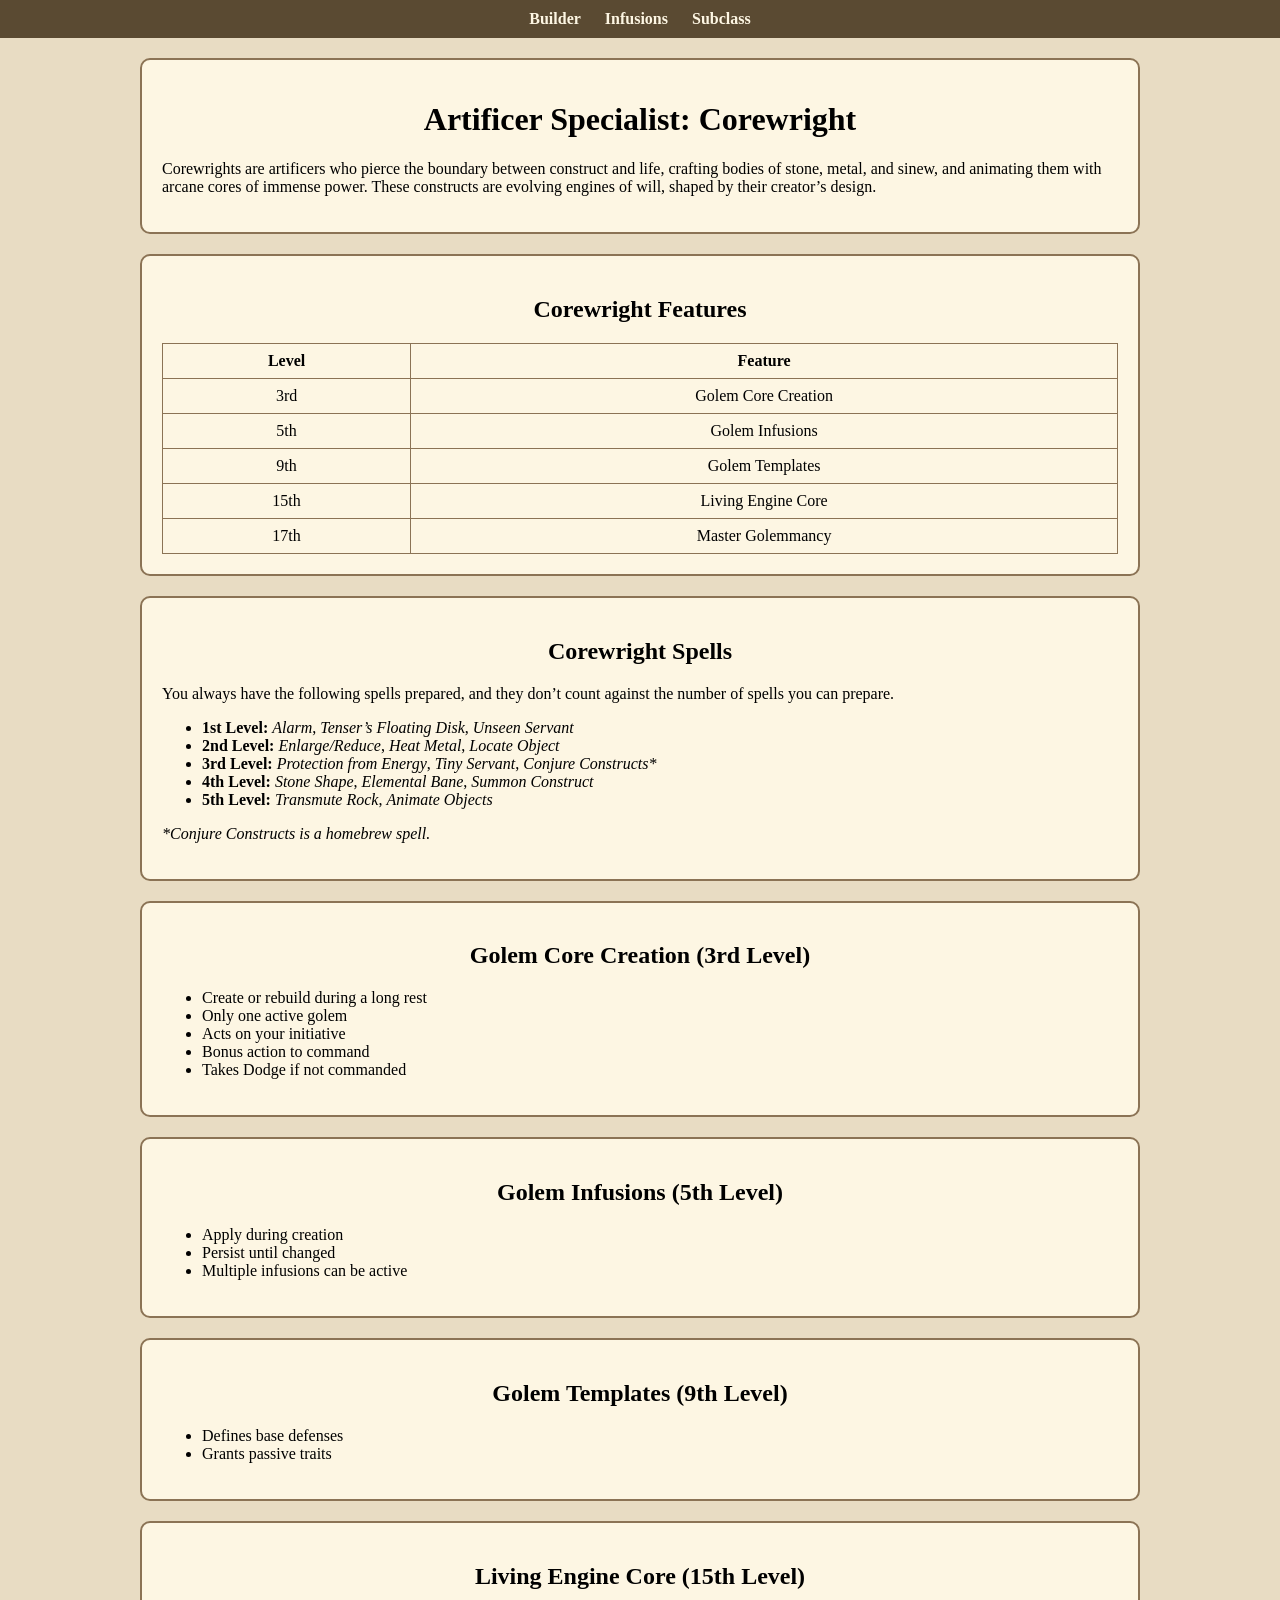
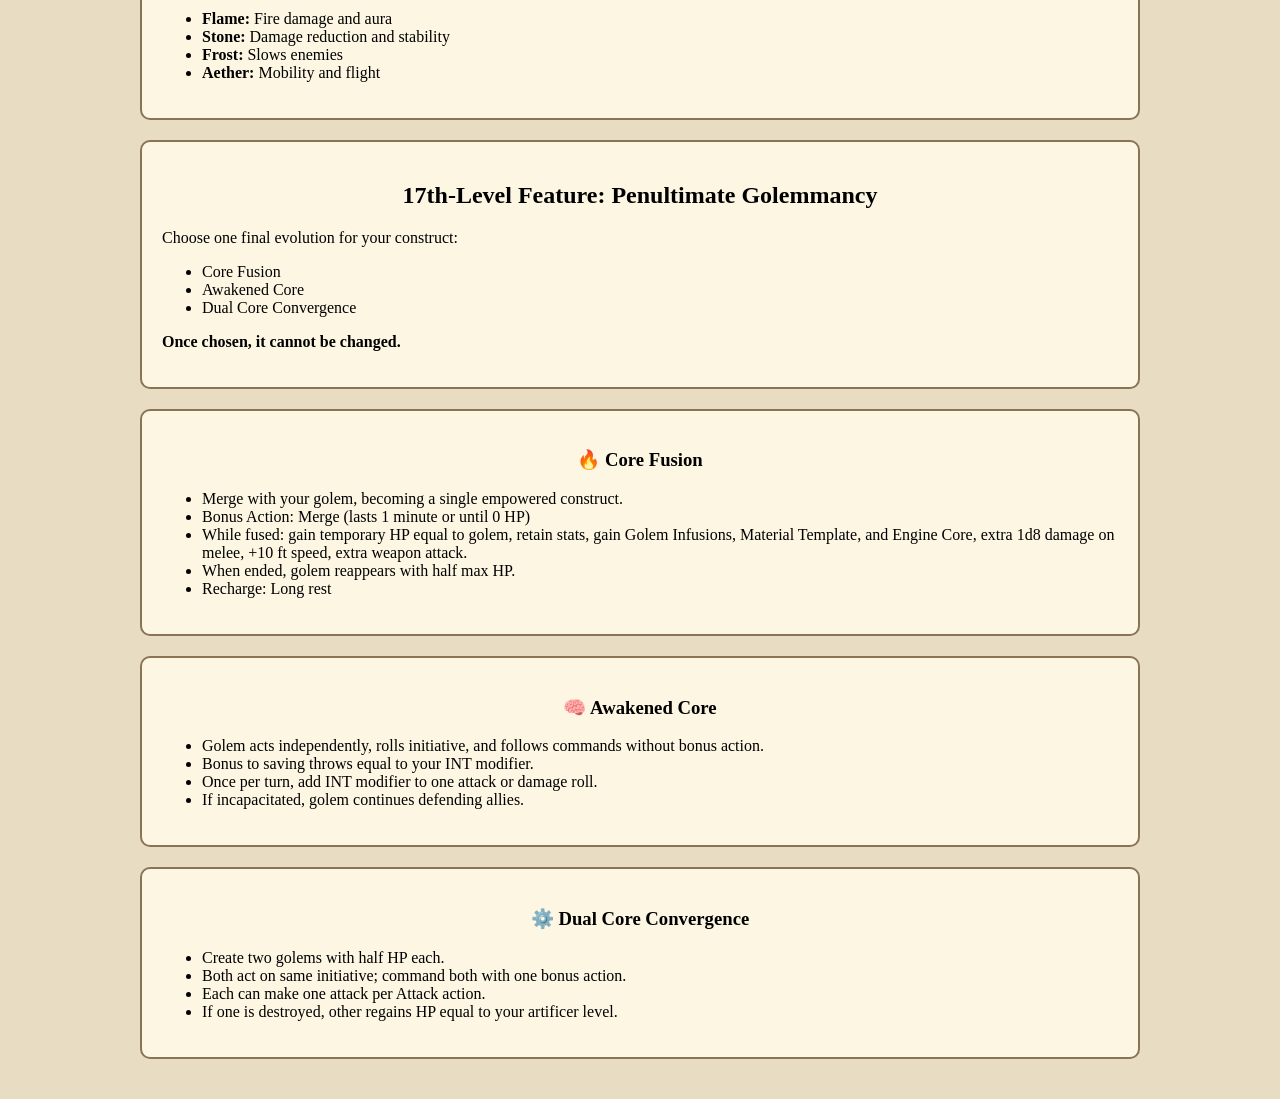
==== corewright/index.html @ 820fb24c "Update index.html Nav links now consistent with Builder and Infusions pages. Sticky nav with z-inde" ====
<!DOCTYPE html>
<html lang="en">
<head>
<meta charset="UTF-8">
<meta name="viewport" content="width=device-width, initial-scale=1.0">
<title>Corewright Subclass</title>
<style>
body {
  font-family: Georgia, serif;
  background: #e8dcc3;
  margin: 0;
}
.nav {
  text-align:center;
  background:#5a4a32;
  padding:10px;
  position: sticky;
  top: 0;
  z-index: 1000;
}
.nav a {
  color:#fdf6e3;
  margin:0 10px;
  text-decoration:none;
  font-weight:bold;
}
.nav a:hover {
  text-decoration:underline;
}
.container {
  max-width: 1000px;
  margin: auto;
  padding: 20px;
}
.card {
  background: #fdf6e3;
  border: 2px solid #8b7355;
  border-radius: 10px;
  padding: 20px;
  margin-bottom: 20px;
}
h1, h2, h3 {
  text-align: center;
}
table {
  width: 100%;
  border-collapse: collapse;
}
th, td {
  border: 1px solid #8b7355;
  padding: 8px;
  text-align: center;
}
.feature {
  margin-top: 15px;
}
</style>
</head>
<body>

<div class="nav">
  <a href="../">Builder</a>
  <a href="../infusions/">Infusions</a>
  <a href="./">Subclass</a>
</div>

<div class="container">

<div class="card">
<h1>Artificer Specialist: Corewright</h1>
<p>
Corewrights are artificers who pierce the boundary between construct and life, crafting bodies of stone, metal, and sinew, and animating them with arcane cores of immense power. These constructs are evolving engines of will, shaped by their creator’s design.
</p>
</div>

<div class="card">
<h2>Corewright Features</h2>
<table>
<tr><th>Level</th><th>Feature</th></tr>
<tr><td>3rd</td><td>Golem Core Creation</td></tr>
<tr><td>5th</td><td>Golem Infusions</td></tr>
<tr><td>9th</td><td>Golem Templates</td></tr>
<tr><td>15th</td><td>Living Engine Core</td></tr>
<tr><td>17th</td><td>Master Golemmancy</td></tr>
</table>
</div>

<div class="card">
<h2>Corewright Spells</h2>
<p>You always have the following spells prepared, and they don’t count against the number of spells you can prepare.</p>
<ul>
<li><b>1st Level:</b> <i>Alarm</i>, <i>Tenser’s Floating Disk</i>, <i>Unseen Servant</i></li>
<li><b>2nd Level:</b> <i>Enlarge/Reduce</i>, <i>Heat Metal</i>, <i>Locate Object</i></li>
<li><b>3rd Level:</b> <i>Protection from Energy</i>, <i>Tiny Servant</i>, <i>Conjure Constructs*</i></li>
<li><b>4th Level:</b> <i>Stone Shape</i>, <i>Elemental Bane</i>, <i>Summon Construct</i></li>
<li><b>5th Level:</b> <i>Transmute Rock</i>, <i>Animate Objects</i></li>
</ul>
<p><i>*Conjure Constructs is a homebrew spell.</i></p>
</div>

<div class="card">
<h2>Golem Core Creation (3rd Level)</h2>
<ul>
<li>Create or rebuild during a long rest</li>
<li>Only one active golem</li>
<li>Acts on your initiative</li>
<li>Bonus action to command</li>
<li>Takes Dodge if not commanded</li>
</ul>
</div>

<div class="card">
<h2>Golem Infusions (5th Level)</h2>
<ul>
<li>Apply during creation</li>
<li>Persist until changed</li>
<li>Multiple infusions can be active</li>
</ul>
</div>

<div class="card">
<h2>Golem Templates (9th Level)</h2>
<ul>
<li>Defines base defenses</li>
<li>Grants passive traits</li>
</ul>
</div>

<div class="card">
<h2>Living Engine Core (15th Level)</h2>
<ul>
<li><b>Flame:</b> Fire damage and aura</li>
<li><b>Stone:</b> Damage reduction and stability</li>
<li><b>Frost:</b> Slows enemies</li>
<li><b>Aether:</b> Mobility and flight</li>
</ul>
</div>

<div class="card">
<h2>17th-Level Feature: Penultimate Golemmancy</h2>
<p>Choose one final evolution for your construct:</p>
<ul>
<li>Core Fusion</li>
<li>Awakened Core</li>
<li>Dual Core Convergence</li>
</ul>
<p><strong>Once chosen, it cannot be changed.</strong></p>
</div>

<div class="card">
<h3>🔥 Core Fusion</h3>
<ul>
<li>Merge with your golem, becoming a single empowered construct.</li>
<li>Bonus Action: Merge (lasts 1 minute or until 0 HP)</li>
<li>While fused: gain temporary HP equal to golem, retain stats, gain Golem Infusions, Material Template, and Engine Core, extra 1d8 damage on melee, +10 ft speed, extra weapon attack.</li>
<li>When ended, golem reappears with half max HP.</li>
<li>Recharge: Long rest</li>
</ul>
</div>

<div class="card">
<h3>🧠 Awakened Core</h3>
<ul>
<li>Golem acts independently, rolls initiative, and follows commands without bonus action.</li>
<li>Bonus to saving throws equal to your INT modifier.</li>
<li>Once per turn, add INT modifier to one attack or damage roll.</li>
<li>If incapacitated, golem continues defending allies.</li>
</ul>
</div>

<div class="card">
<h3>⚙️ Dual Core Convergence</h3>
<ul>
<li>Create two golems with half HP each.</li>
<li>Both act on same initiative; command both with one bonus action.</li>
<li>Each can make one attack per Attack action.</li>
<li>If one is destroyed, other regains HP equal to your artificer level.</li>
</ul>
</div>

</div>
</body>
</html>
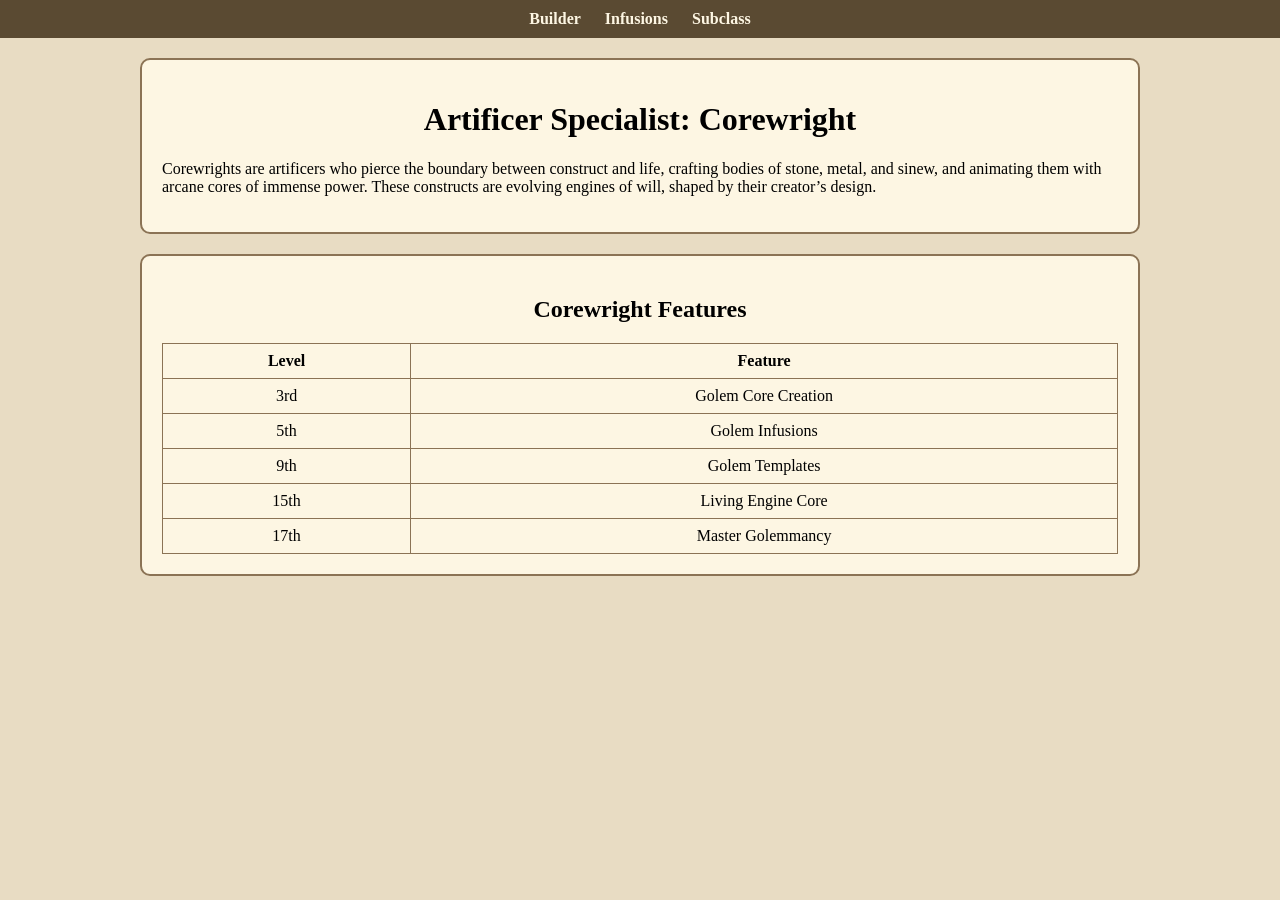
==== commit d03b69ea: "Update index.html shared css style from repo container" ====
--- a/corewright/index.html
+++ b/corewright/index.html
@@ -4,57 +4,7 @@
 <meta charset="UTF-8">
 <meta name="viewport" content="width=device-width, initial-scale=1.0">
 <title>Corewright Subclass</title>
-<style>
-body {
-  font-family: Georgia, serif;
-  background: #e8dcc3;
-  margin: 0;
-}
-.nav {
-  text-align:center;
-  background:#5a4a32;
-  padding:10px;
-  position: sticky;
-  top: 0;
-  z-index: 1000;
-}
-.nav a {
-  color:#fdf6e3;
-  margin:0 10px;
-  text-decoration:none;
-  font-weight:bold;
-}
-.nav a:hover {
-  text-decoration:underline;
-}
-.container {
-  max-width: 1000px;
-  margin: auto;
-  padding: 20px;
-}
-.card {
-  background: #fdf6e3;
-  border: 2px solid #8b7355;
-  border-radius: 10px;
-  padding: 20px;
-  margin-bottom: 20px;
-}
-h1, h2, h3 {
-  text-align: center;
-}
-table {
-  width: 100%;
-  border-collapse: collapse;
-}
-th, td {
-  border: 1px solid #8b7355;
-  padding: 8px;
-  text-align: center;
-}
-.feature {
-  margin-top: 15px;
-}
-</style>
+<link rel="stylesheet" href="../css/style.css">
 </head>
 <body>
 
@@ -68,9 +18,7 @@
 
 <div class="card">
 <h1>Artificer Specialist: Corewright</h1>
-<p>
-Corewrights are artificers who pierce the boundary between construct and life, crafting bodies of stone, metal, and sinew, and animating them with arcane cores of immense power. These constructs are evolving engines of will, shaped by their creator’s design.
-</p>
+<p>Corewrights are artificers who pierce the boundary between construct and life, crafting bodies of stone, metal, and sinew, and animating them with arcane cores of immense power. These constructs are evolving engines of will, shaped by their creator’s design.</p>
 </div>
 
 <div class="card">
@@ -85,98 +33,7 @@
 </table>
 </div>
 
-<div class="card">
-<h2>Corewright Spells</h2>
-<p>You always have the following spells prepared, and they don’t count against the number of spells you can prepare.</p>
-<ul>
-<li><b>1st Level:</b> <i>Alarm</i>, <i>Tenser’s Floating Disk</i>, <i>Unseen Servant</i></li>
-<li><b>2nd Level:</b> <i>Enlarge/Reduce</i>, <i>Heat Metal</i>, <i>Locate Object</i></li>
-<li><b>3rd Level:</b> <i>Protection from Energy</i>, <i>Tiny Servant</i>, <i>Conjure Constructs*</i></li>
-<li><b>4th Level:</b> <i>Stone Shape</i>, <i>Elemental Bane</i>, <i>Summon Construct</i></li>
-<li><b>5th Level:</b> <i>Transmute Rock</i>, <i>Animate Objects</i></li>
-</ul>
-<p><i>*Conjure Constructs is a homebrew spell.</i></p>
-</div>
-
-<div class="card">
-<h2>Golem Core Creation (3rd Level)</h2>
-<ul>
-<li>Create or rebuild during a long rest</li>
-<li>Only one active golem</li>
-<li>Acts on your initiative</li>
-<li>Bonus action to command</li>
-<li>Takes Dodge if not commanded</li>
-</ul>
-</div>
-
-<div class="card">
-<h2>Golem Infusions (5th Level)</h2>
-<ul>
-<li>Apply during creation</li>
-<li>Persist until changed</li>
-<li>Multiple infusions can be active</li>
-</ul>
-</div>
-
-<div class="card">
-<h2>Golem Templates (9th Level)</h2>
-<ul>
-<li>Defines base defenses</li>
-<li>Grants passive traits</li>
-</ul>
-</div>
-
-<div class="card">
-<h2>Living Engine Core (15th Level)</h2>
-<ul>
-<li><b>Flame:</b> Fire damage and aura</li>
-<li><b>Stone:</b> Damage reduction and stability</li>
-<li><b>Frost:</b> Slows enemies</li>
-<li><b>Aether:</b> Mobility and flight</li>
-</ul>
-</div>
-
-<div class="card">
-<h2>17th-Level Feature: Penultimate Golemmancy</h2>
-<p>Choose one final evolution for your construct:</p>
-<ul>
-<li>Core Fusion</li>
-<li>Awakened Core</li>
-<li>Dual Core Convergence</li>
-</ul>
-<p><strong>Once chosen, it cannot be changed.</strong></p>
-</div>
-
-<div class="card">
-<h3>🔥 Core Fusion</h3>
-<ul>
-<li>Merge with your golem, becoming a single empowered construct.</li>
-<li>Bonus Action: Merge (lasts 1 minute or until 0 HP)</li>
-<li>While fused: gain temporary HP equal to golem, retain stats, gain Golem Infusions, Material Template, and Engine Core, extra 1d8 damage on melee, +10 ft speed, extra weapon attack.</li>
-<li>When ended, golem reappears with half max HP.</li>
-<li>Recharge: Long rest</li>
-</ul>
-</div>
-
-<div class="card">
-<h3>🧠 Awakened Core</h3>
-<ul>
-<li>Golem acts independently, rolls initiative, and follows commands without bonus action.</li>
-<li>Bonus to saving throws equal to your INT modifier.</li>
-<li>Once per turn, add INT modifier to one attack or damage roll.</li>
-<li>If incapacitated, golem continues defending allies.</li>
-</ul>
-</div>
-
-<div class="card">
-<h3>⚙️ Dual Core Convergence</h3>
-<ul>
-<li>Create two golems with half HP each.</li>
-<li>Both act on same initiative; command both with one bonus action.</li>
-<li>Each can make one attack per Attack action.</li>
-<li>If one is destroyed, other regains HP equal to your artificer level.</li>
-</ul>
-</div>
+<!-- Spell list and penultimate features go here (paste your previous HTML segments) -->
 
 </div>
 </body>
--- a/css/style.css
+++ b/css/style.css
@@ -0,0 +1,130 @@
+/* ===== Global Body & Fonts ===== */
+body {
+  font-family: Georgia, serif;
+  background: #e8dcc3;
+  margin: 0;
+}
+
+/* ===== Navigation Bar ===== */
+.nav {
+  text-align: center;
+  background: #5a4a32;
+  padding: 10px;
+  position: sticky;
+  top: 0;
+  z-index: 1000;
+}
+.nav a {
+  color: #fdf6e3;
+  margin: 0 10px;
+  text-decoration: none;
+  font-weight: bold;
+}
+.nav a:hover {
+  text-decoration: underline;
+}
+
+/* ===== Container & Cards ===== */
+.container {
+  max-width: 1000px;
+  margin: auto;
+  padding: 20px;
+}
+.card {
+  background: #fdf6e3;
+  border: 2px solid #8b7355;
+  border-radius: 10px;
+  padding: 20px;
+  margin-bottom: 20px;
+}
+
+/* ===== Headings ===== */
+h1, h2, h3 {
+  text-align: center;
+}
+
+/* ===== Tables ===== */
+table {
+  width: 100%;
+  border-collapse: collapse;
+}
+th, td {
+  border: 1px solid #8b7355;
+  padding: 8px;
+  text-align: center;
+}
+
+/* ===== Features & Stat Sections ===== */
+.feature, .stat-section {
+  margin-top: 15px;
+}
+
+/* ===== Collapsible Buttons ===== */
+.collapsible {
+  cursor: pointer;
+  padding: 10px;
+  border: none;
+  text-align: left;
+  width: 100%;
+  background: #8b7355;
+  color: white;
+  font-size: 1em;
+  margin-top: 10px;
+}
+.content {
+  display: none;
+  padding: 10px;
+  background: #fffaf0;
+  border: 1px solid #8b7355;
+}
+
+/* ===== Infusion Tags ===== */
+.tag {
+  display: inline-block;
+  padding: 2px 8px;
+  margin-right: 5px;
+  border-radius: 5px;
+  font-size: 0.8em;
+}
+.tank { background: #4CAF50; color: white; }
+.dps { background: #f44336; color: white; }
+.control { background: #2196F3; color: white; }
+.utility { background: #9C27B0; color: white; }
+
+/* ===== Stat Block Specific ===== */
+#statblock {
+  background: #fdf1dc;
+  border: 2px solid #3b2f1b;
+  border-radius: 6px;
+  padding: 16px;
+}
+.stat-header { border-bottom: 3px solid #3b2f1b; margin-bottom: 8px; }
+.stat-name { font-size: 1.6em; font-weight: bold; }
+.stat-section { border-top: 2px solid #3b2f1b; margin-top: 10px; padding-top: 6px; }
+
+/* ===== Splash Page ===== */
+#splash {
+  height: 100vh;
+  display: flex;
+  flex-direction: column;
+  justify-content: center;
+  align-items: center;
+  text-align: center;
+  background: linear-gradient(#2f2a24, #5a4a32);
+  color: #fdf6e3;
+}
+
+/* ===== Buttons ===== */
+button {
+  margin: 5px;
+  padding: 10px;
+  font-size: 1em;
+}
+
+/* ===== Print Styles ===== */
+@media print {
+  body * { visibility: hidden; }
+  #statblock, #statblock * { visibility: visible; }
+  #statblock { position: absolute; top: 0; left: 0; width: 100%; border: none; }
+  button { display: none; }
+}
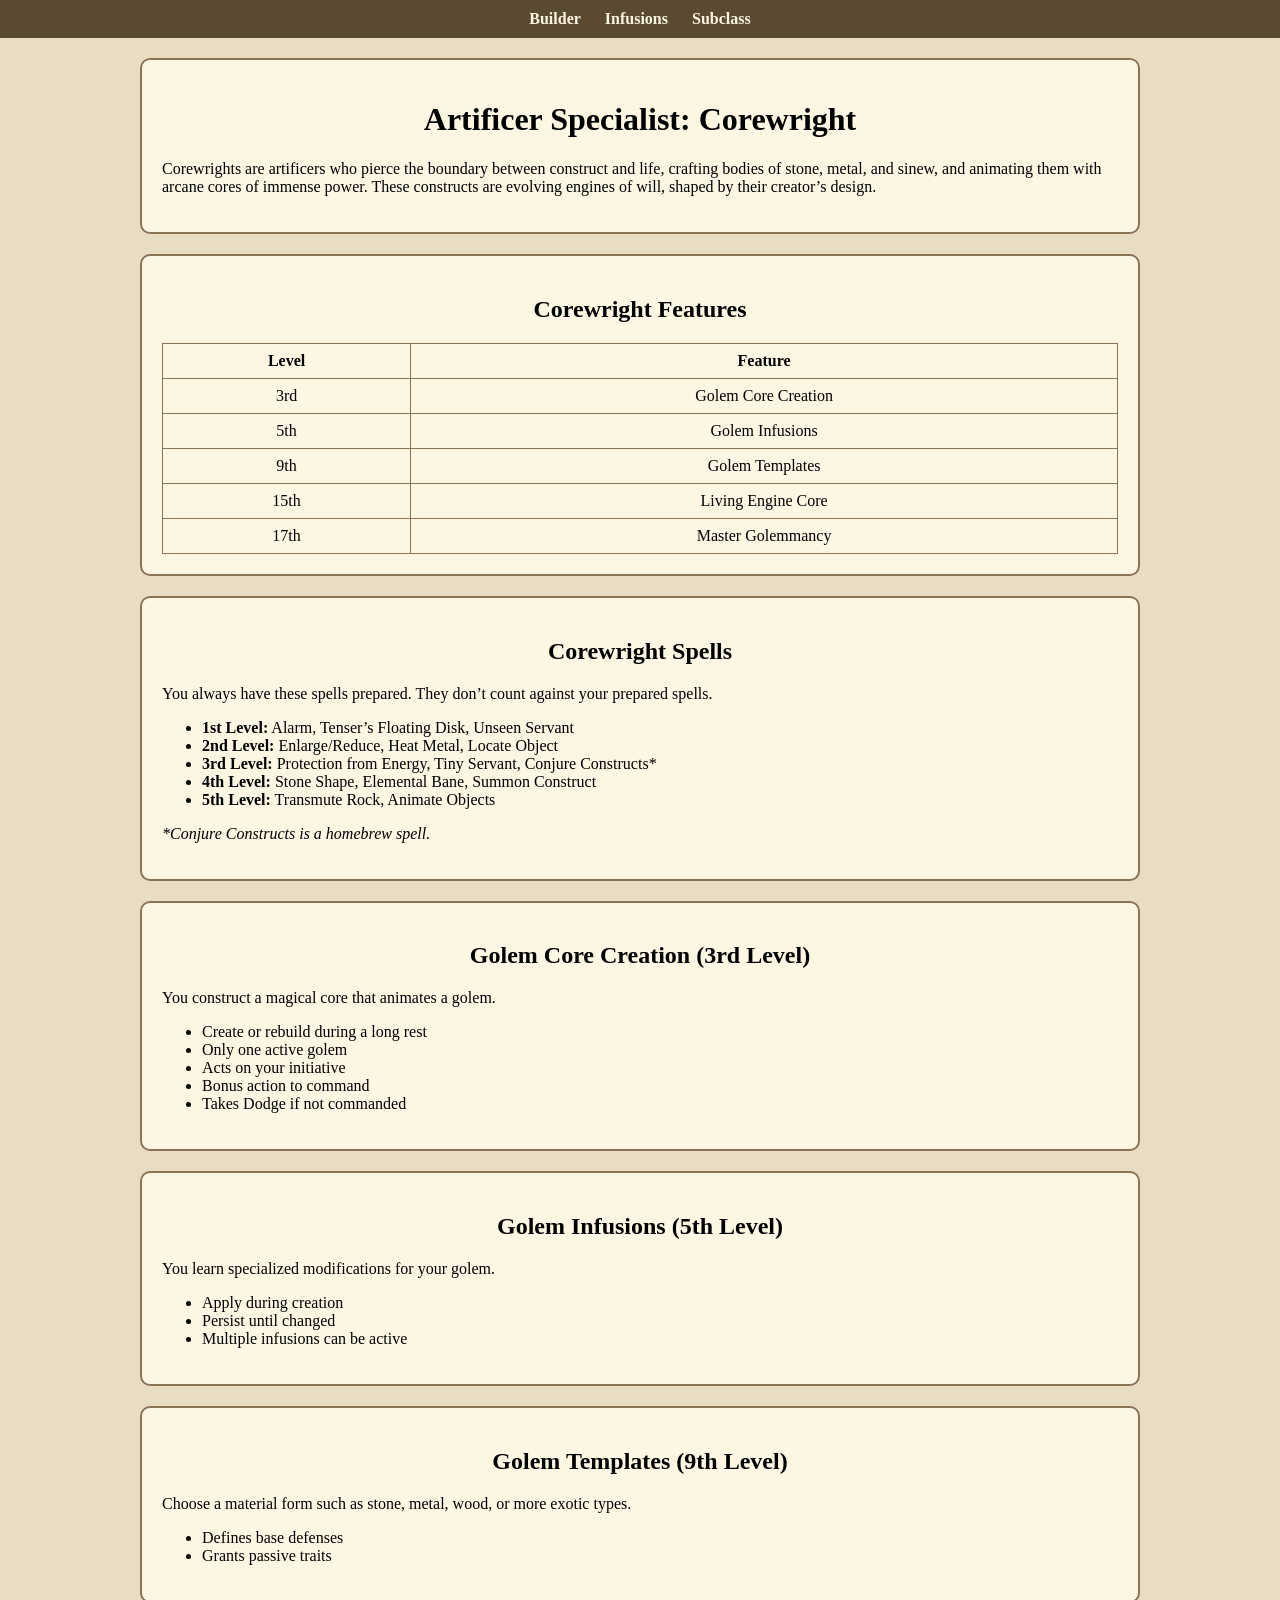
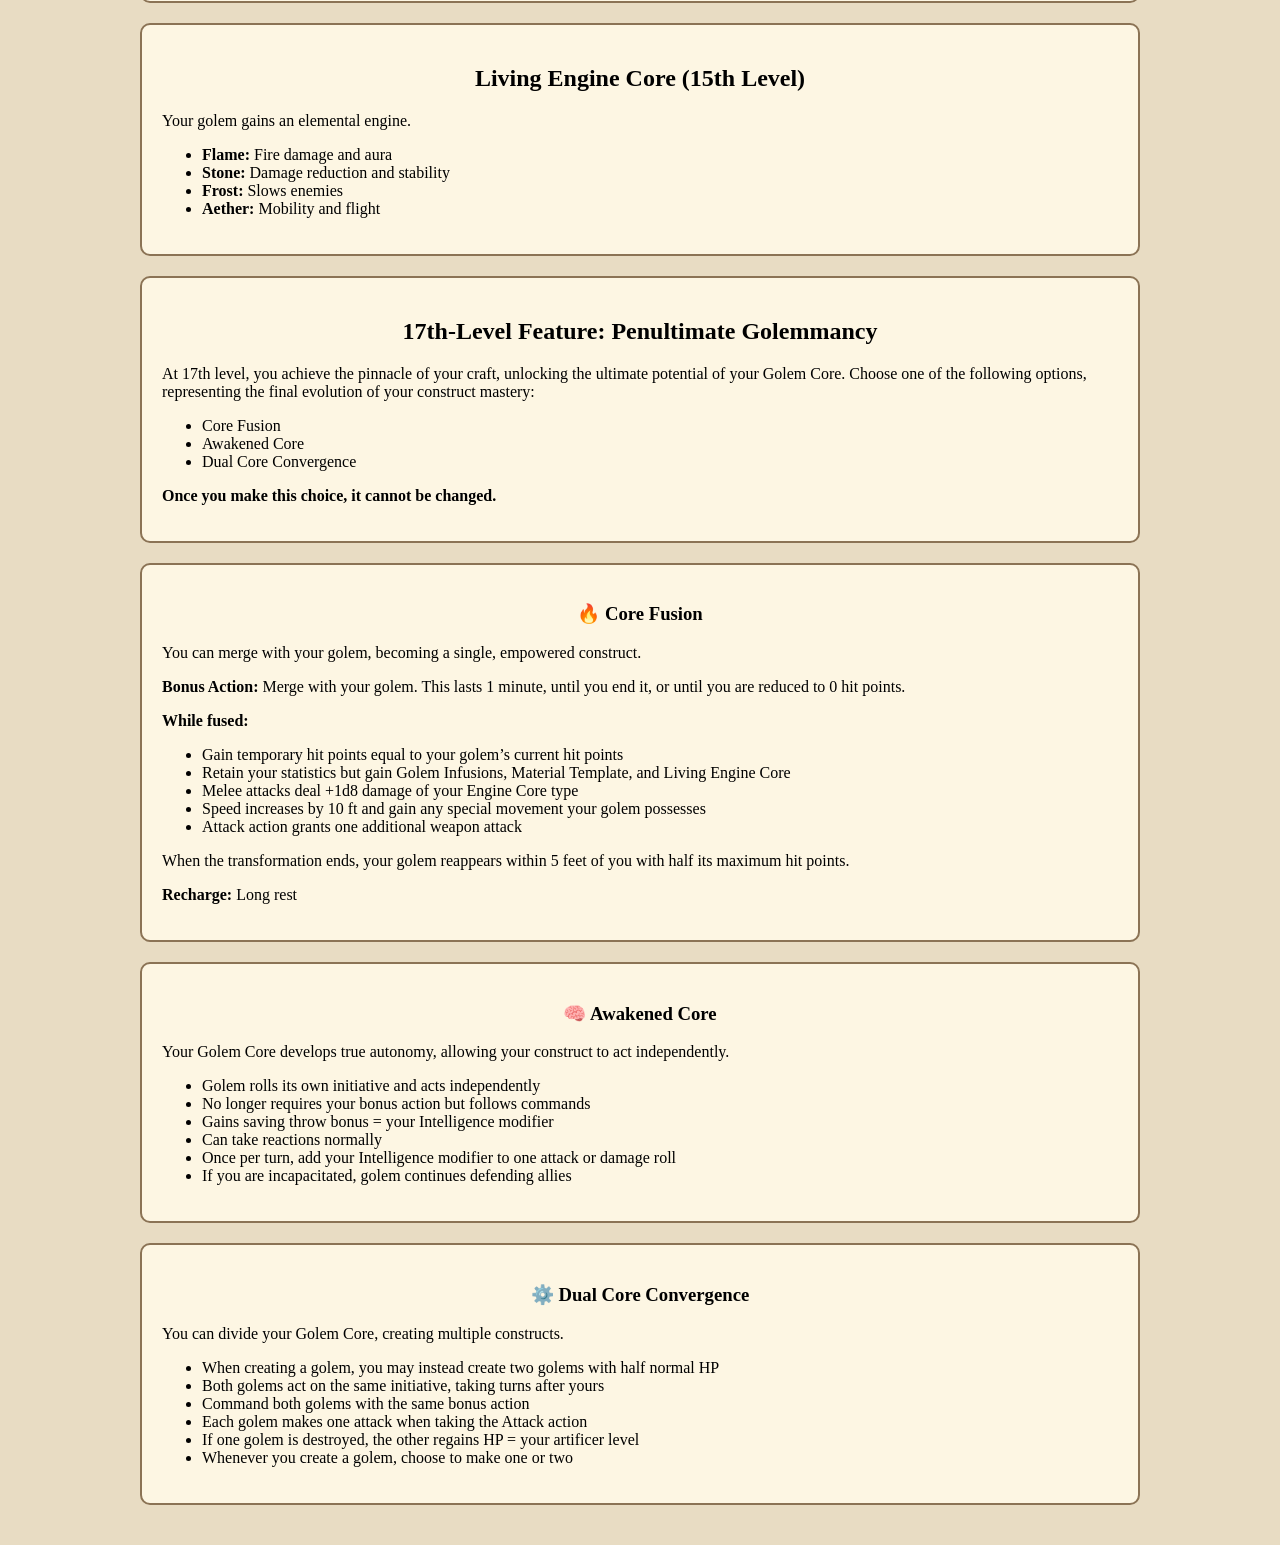
==== commit 49bf0984: "Update index.html" ====
--- a/corewright/index.html
+++ b/corewright/index.html
@@ -16,11 +16,13 @@
 
 <div class="container">
 
+<!-- Introduction -->
 <div class="card">
 <h1>Artificer Specialist: Corewright</h1>
 <p>Corewrights are artificers who pierce the boundary between construct and life, crafting bodies of stone, metal, and sinew, and animating them with arcane cores of immense power. These constructs are evolving engines of will, shaped by their creator’s design.</p>
 </div>
 
+<!-- Features Table -->
 <div class="card">
 <h2>Corewright Features</h2>
 <table>
@@ -33,7 +35,122 @@
 </table>
 </div>
 
-<!-- Spell list and penultimate features go here (paste your previous HTML segments) -->
+<!-- Spell List -->
+<div class="card">
+<h2>Corewright Spells</h2>
+<p>You always have these spells prepared. They don’t count against your prepared spells.</p>
+<ul>
+<li><b>1st Level:</b> Alarm, Tenser’s Floating Disk, Unseen Servant</li>
+<li><b>2nd Level:</b> Enlarge/Reduce, Heat Metal, Locate Object</li>
+<li><b>3rd Level:</b> Protection from Energy, Tiny Servant, Conjure Constructs*</li>
+<li><b>4th Level:</b> Stone Shape, Elemental Bane, Summon Construct</li>
+<li><b>5th Level:</b> Transmute Rock, Animate Objects</li>
+</ul>
+<p><i>*Conjure Constructs is a homebrew spell.</i></p>
+</div>
+
+<!-- Golem Core Creation -->
+<div class="card">
+<h2>Golem Core Creation (3rd Level)</h2>
+<p>You construct a magical core that animates a golem.</p>
+<ul>
+<li>Create or rebuild during a long rest</li>
+<li>Only one active golem</li>
+<li>Acts on your initiative</li>
+<li>Bonus action to command</li>
+<li>Takes Dodge if not commanded</li>
+</ul>
+</div>
+
+<!-- Golem Infusions -->
+<div class="card">
+<h2>Golem Infusions (5th Level)</h2>
+<p>You learn specialized modifications for your golem.</p>
+<ul>
+<li>Apply during creation</li>
+<li>Persist until changed</li>
+<li>Multiple infusions can be active</li>
+</ul>
+</div>
+
+<!-- Golem Templates -->
+<div class="card">
+<h2>Golem Templates (9th Level)</h2>
+<p>Choose a material form such as stone, metal, wood, or more exotic types.</p>
+<ul>
+<li>Defines base defenses</li>
+<li>Grants passive traits</li>
+</ul>
+</div>
+
+<!-- Living Engine Core -->
+<div class="card">
+<h2>Living Engine Core (15th Level)</h2>
+<p>Your golem gains an elemental engine.</p>
+<ul>
+<li><b>Flame:</b> Fire damage and aura</li>
+<li><b>Stone:</b> Damage reduction and stability</li>
+<li><b>Frost:</b> Slows enemies</li>
+<li><b>Aether:</b> Mobility and flight</li>
+</ul>
+</div>
+
+<!-- Penultimate Golemmancy -->
+<div class="card">
+<h2>17th-Level Feature: Penultimate Golemmancy</h2>
+<p>At 17th level, you achieve the pinnacle of your craft, unlocking the ultimate potential of your Golem Core. Choose one of the following options, representing the final evolution of your construct mastery:</p>
+<ul>
+<li>Core Fusion</li>
+<li>Awakened Core</li>
+<li>Dual Core Convergence</li>
+</ul>
+<p><strong>Once you make this choice, it cannot be changed.</strong></p>
+</div>
+
+<!-- Core Fusion -->
+<div class="card">
+<h3>🔥 Core Fusion</h3>
+<p>You can merge with your golem, becoming a single, empowered construct.</p>
+<p><strong>Bonus Action:</strong> Merge with your golem. This lasts 1 minute, until you end it, or until you are reduced to 0 hit points.</p>
+<p><strong>While fused:</strong></p>
+<ul>
+<li>Gain temporary hit points equal to your golem’s current hit points</li>
+<li>Retain your statistics but gain Golem Infusions, Material Template, and Living Engine Core</li>
+<li>Melee attacks deal +1d8 damage of your Engine Core type</li>
+<li>Speed increases by 10 ft and gain any special movement your golem possesses</li>
+<li>Attack action grants one additional weapon attack</li>
+</ul>
+<p>When the transformation ends, your golem reappears within 5 feet of you with half its maximum hit points.</p>
+<p><strong>Recharge:</strong> Long rest</p>
+</div>
+
+<!-- Awakened Core -->
+<div class="card">
+<h3>🧠 Awakened Core</h3>
+<p>Your Golem Core develops true autonomy, allowing your construct to act independently.</p>
+<ul>
+<li>Golem rolls its own initiative and acts independently</li>
+<li>No longer requires your bonus action but follows commands</li>
+<li>Gains saving throw bonus = your Intelligence modifier</li>
+<li>Can take reactions normally</li>
+<li>Once per turn, add your Intelligence modifier to one attack or damage roll</li>
+<li>If you are incapacitated, golem continues defending allies</li>
+</ul>
+</div>
+
+<!-- Dual Core Convergence -->
+<div class="card">
+<h3>⚙️ Dual Core Convergence</h3>
+<p>You can divide your Golem Core, creating multiple constructs.</p>
+<ul>
+<li>When creating a golem, you may instead create two golems with half normal HP</li>
+<li>Both golems act on the same initiative, taking turns after yours</li>
+<li>Command both golems with the same bonus action</li>
+<li>Each golem makes one attack when taking the Attack action</li>
+<li>If one golem is destroyed, the other regains HP = your artificer level</li>
+<li>Whenever you create a golem, choose to make one or two</li>
+</ul>
+</div>
 
 </div>
 </body>
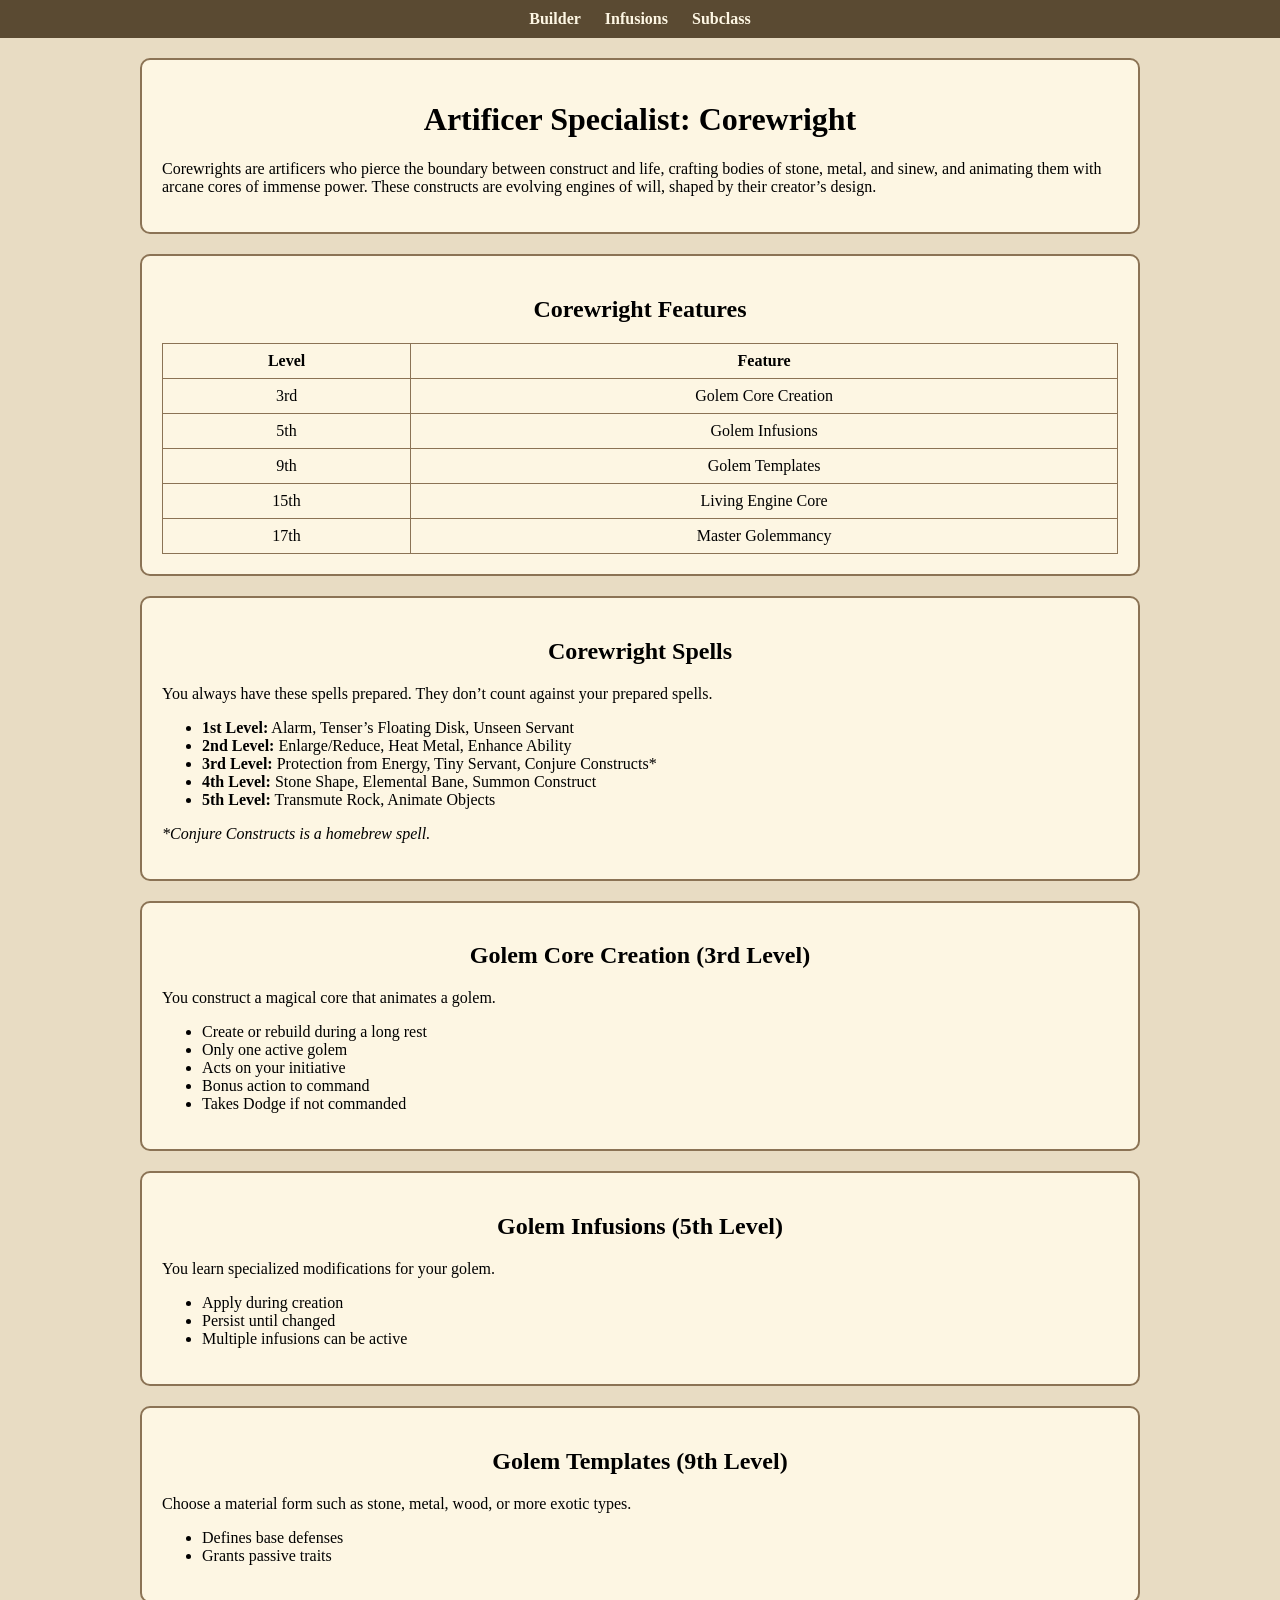
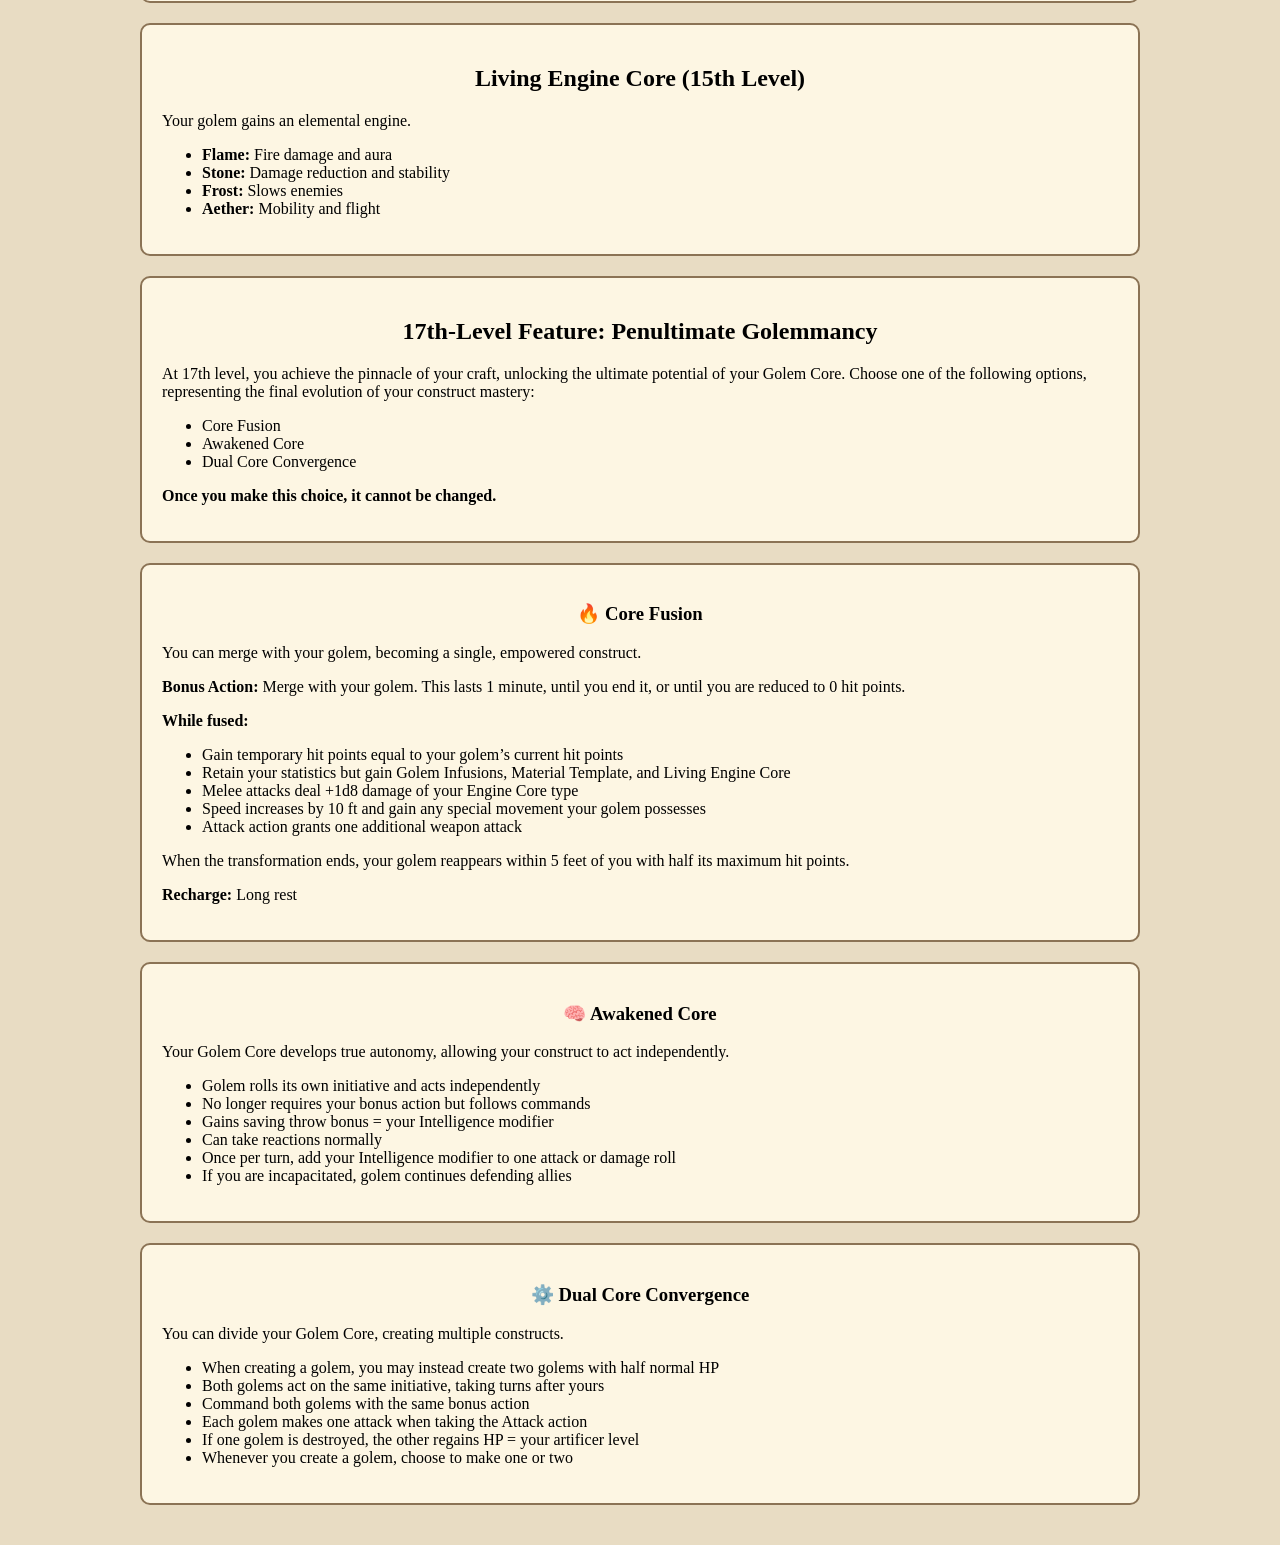
==== commit a2945385: "Update index.html changed "locate object" spell with "enhance ability". this change was missed in a " ====
--- a/corewright/index.html
+++ b/corewright/index.html
@@ -41,7 +41,7 @@
 <p>You always have these spells prepared. They don’t count against your prepared spells.</p>
 <ul>
 <li><b>1st Level:</b> Alarm, Tenser’s Floating Disk, Unseen Servant</li>
-<li><b>2nd Level:</b> Enlarge/Reduce, Heat Metal, Locate Object</li>
+<li><b>2nd Level:</b> Enlarge/Reduce, Heat Metal, Enhance Ability</li>
 <li><b>3rd Level:</b> Protection from Energy, Tiny Servant, Conjure Constructs*</li>
 <li><b>4th Level:</b> Stone Shape, Elemental Bane, Summon Construct</li>
 <li><b>5th Level:</b> Transmute Rock, Animate Objects</li>
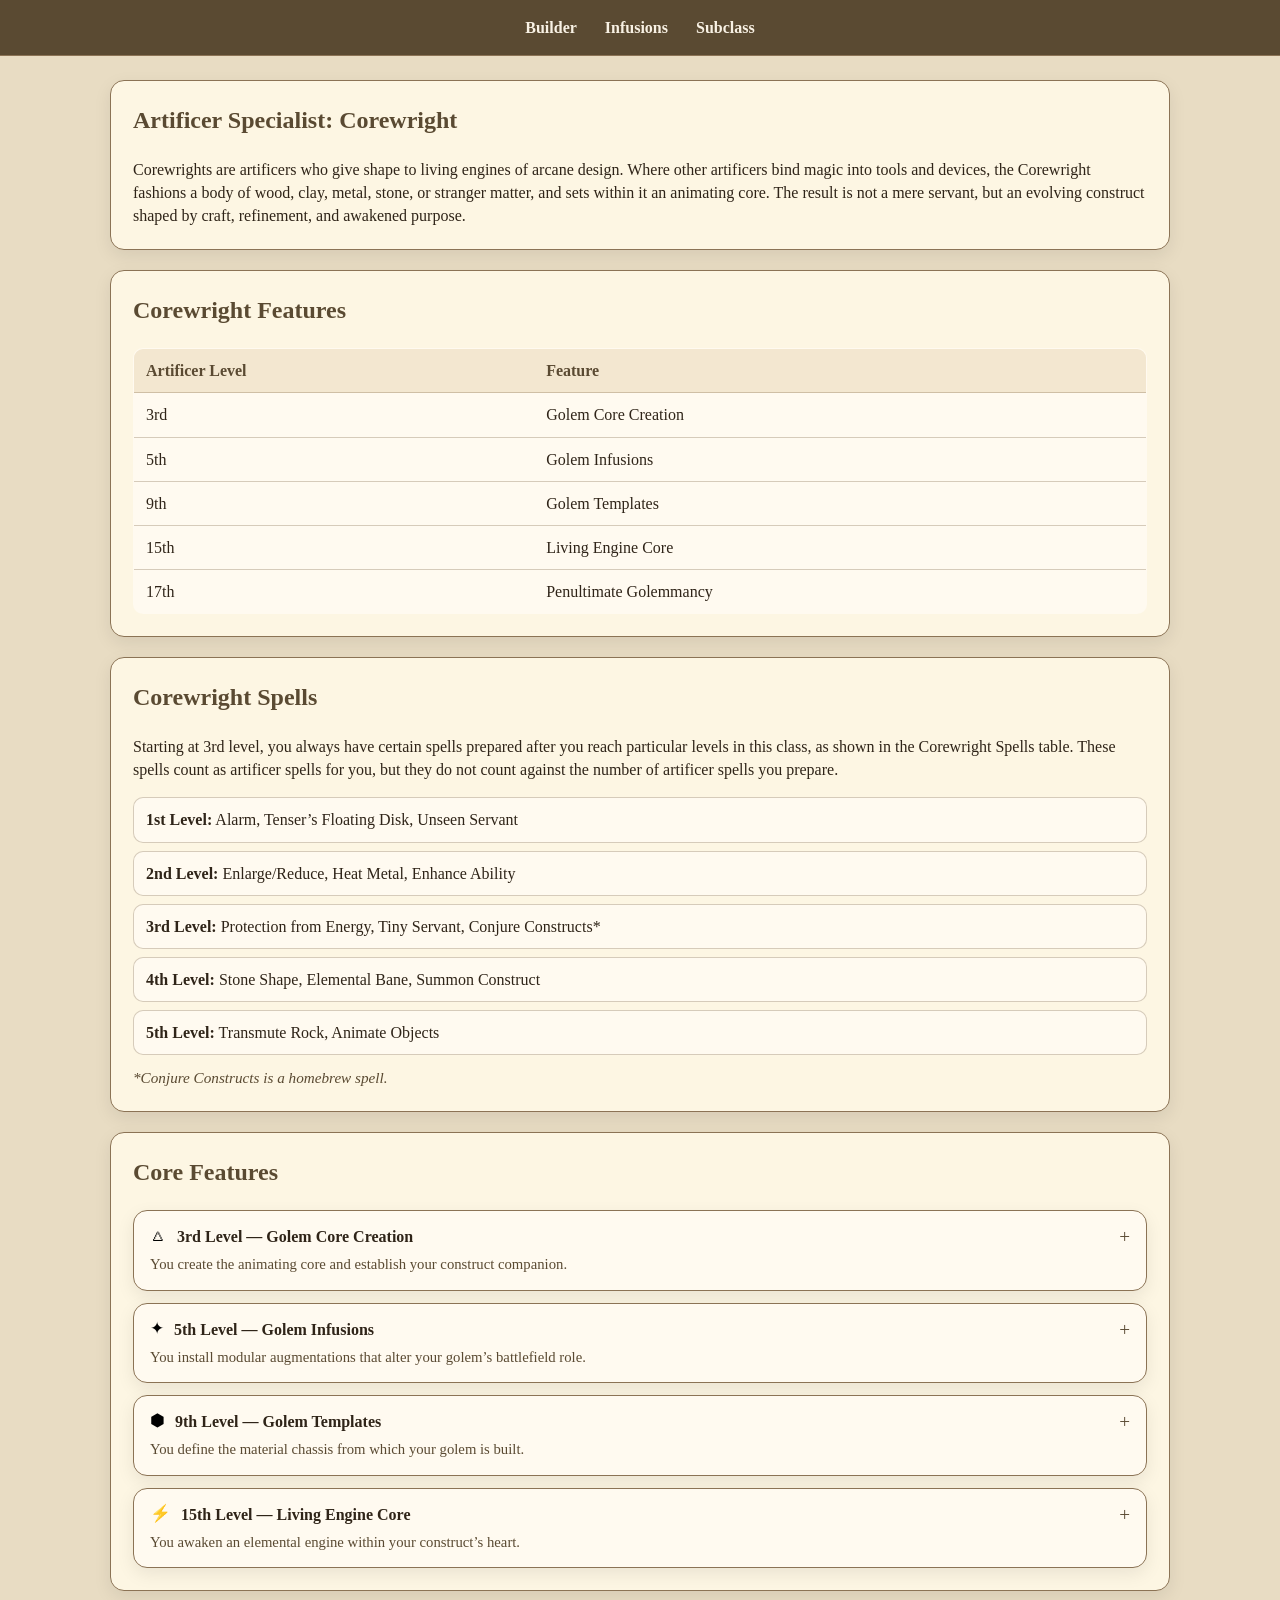
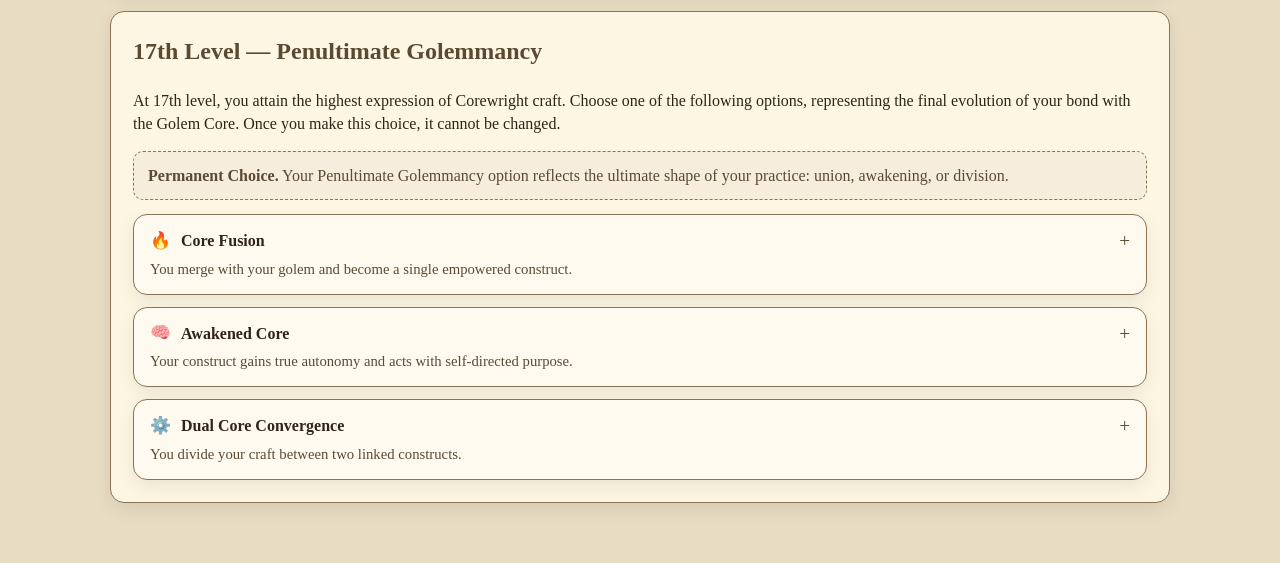
==== commit 2770e3fb: "Corewright 3.0 release - full system alignment and UI overhaul" ====
--- a/corewright/index.html
+++ b/corewright/index.html
@@ -5,6 +5,200 @@
 <meta name="viewport" content="width=device-width, initial-scale=1.0">
 <title>Corewright Subclass</title>
 <link rel="stylesheet" href="../css/style.css">
+
+<style>
+.subclass-shell {
+  width: min(100%, 1100px);
+  margin: 0 auto;
+  padding: 24px 20px 40px;
+}
+
+.subclass-hero,
+.subclass-card,
+.feature-entry {
+  background: var(--panel);
+  border: 1px solid var(--border);
+  border-radius: var(--radius);
+  box-shadow: var(--shadow);
+}
+
+.subclass-hero,
+.subclass-card {
+  padding: 22px;
+  margin-bottom: 20px;
+}
+
+.subclass-hero h1,
+.subclass-card h2 {
+  margin-top: 0;
+  color: var(--muted);
+}
+
+.subclass-hero p:last-child,
+.subclass-card p:last-child {
+  margin-bottom: 0;
+}
+
+.feature-stack {
+  display: grid;
+  gap: 12px;
+}
+
+.feature-entry {
+  overflow: hidden;
+  background: #fffaf0;
+}
+
+.feature-toggle {
+  width: 100%;
+  border: 0;
+  background: transparent;
+  display: flex;
+  justify-content: space-between;
+  align-items: flex-start;
+  gap: 12px;
+  padding: 14px 16px;
+  text-align: left;
+  cursor: pointer;
+}
+
+.feature-toggle:hover {
+  background: #fcf4e6;
+}
+
+.feature-toggle-main {
+  display: grid;
+  gap: 6px;
+}
+
+.feature-title-row {
+  display: flex;
+  flex-wrap: wrap;
+  align-items: center;
+  gap: 10px;
+}
+
+.feature-icon {
+  font-size: 1.05rem;
+  line-height: 1;
+}
+
+.feature-title {
+  font-weight: 700;
+  color: var(--ink);
+}
+
+.feature-sub {
+  font-size: 0.92rem;
+  color: var(--muted);
+}
+
+.feature-toggle-icon {
+  font-size: 1.2rem;
+  line-height: 1;
+  color: var(--muted);
+  padding-top: 2px;
+}
+
+.feature-content {
+  display: none;
+  border-top: 1px solid var(--border-soft);
+  padding: 14px 16px 16px;
+  background: #fffdf8;
+}
+
+.feature-content.open {
+  display: block;
+}
+
+.feature-content p:first-child {
+  margin-top: 0;
+}
+
+.feature-content p:last-child,
+.feature-content ul:last-child {
+  margin-bottom: 0;
+}
+
+.feature-content ul {
+  padding-left: 20px;
+}
+
+.feature-content li + li {
+  margin-top: 6px;
+}
+
+.progression-table {
+  width: 100%;
+  border-collapse: collapse;
+  margin-top: 10px;
+  background: #fffaf0;
+  border: 1px solid var(--border);
+  border-radius: 10px;
+  overflow: hidden;
+}
+
+.progression-table th,
+.progression-table td {
+  padding: 10px 12px;
+  border-bottom: 1px solid var(--border-soft);
+  text-align: left;
+}
+
+.progression-table th {
+  color: var(--muted);
+  background: #f3e7d0;
+}
+
+.progression-table tr:last-child td {
+  border-bottom: 0;
+}
+
+.spell-list {
+  display: grid;
+  gap: 8px;
+  margin-top: 12px;
+}
+
+.spell-line {
+  padding: 10px 12px;
+  border: 1px solid var(--border-soft);
+  border-radius: 10px;
+  background: #fffaf0;
+}
+
+.note-line {
+  margin-top: 12px;
+  color: var(--muted);
+  font-size: 0.95rem;
+}
+
+.choice-block {
+  margin-top: 12px;
+  padding: 12px 14px;
+  border: 1px dashed var(--border);
+  border-radius: 10px;
+  background: #f7eddc;
+  color: var(--muted);
+}
+
+@media (max-width: 700px) {
+  .subclass-shell {
+    padding: 16px 12px 28px;
+  }
+
+  .subclass-hero,
+  .subclass-card {
+    padding: 16px;
+  }
+
+  .feature-toggle,
+  .feature-content {
+    padding-left: 12px;
+    padding-right: 12px;
+  }
+}
+</style>
 </head>
 <body>
 
@@ -14,144 +208,290 @@
   <a href="./">Subclass</a>
 </div>
 
-<div class="container">
-
-<!-- Introduction -->
-<div class="card">
-<h1>Artificer Specialist: Corewright</h1>
-<p>Corewrights are artificers who pierce the boundary between construct and life, crafting bodies of stone, metal, and sinew, and animating them with arcane cores of immense power. These constructs are evolving engines of will, shaped by their creator’s design.</p>
-</div>
-
-<!-- Features Table -->
-<div class="card">
-<h2>Corewright Features</h2>
-<table>
-<tr><th>Level</th><th>Feature</th></tr>
-<tr><td>3rd</td><td>Golem Core Creation</td></tr>
-<tr><td>5th</td><td>Golem Infusions</td></tr>
-<tr><td>9th</td><td>Golem Templates</td></tr>
-<tr><td>15th</td><td>Living Engine Core</td></tr>
-<tr><td>17th</td><td>Master Golemmancy</td></tr>
-</table>
-</div>
-
-<!-- Spell List -->
-<div class="card">
-<h2>Corewright Spells</h2>
-<p>You always have these spells prepared. They don’t count against your prepared spells.</p>
-<ul>
-<li><b>1st Level:</b> Alarm, Tenser’s Floating Disk, Unseen Servant</li>
-<li><b>2nd Level:</b> Enlarge/Reduce, Heat Metal, Enhance Ability</li>
-<li><b>3rd Level:</b> Protection from Energy, Tiny Servant, Conjure Constructs*</li>
-<li><b>4th Level:</b> Stone Shape, Elemental Bane, Summon Construct</li>
-<li><b>5th Level:</b> Transmute Rock, Animate Objects</li>
-</ul>
-<p><i>*Conjure Constructs is a homebrew spell.</i></p>
-</div>
-
-<!-- Golem Core Creation -->
-<div class="card">
-<h2>Golem Core Creation (3rd Level)</h2>
-<p>You construct a magical core that animates a golem.</p>
-<ul>
-<li>Create or rebuild during a long rest</li>
-<li>Only one active golem</li>
-<li>Acts on your initiative</li>
-<li>Bonus action to command</li>
-<li>Takes Dodge if not commanded</li>
-</ul>
-</div>
-
-<!-- Golem Infusions -->
-<div class="card">
-<h2>Golem Infusions (5th Level)</h2>
-<p>You learn specialized modifications for your golem.</p>
-<ul>
-<li>Apply during creation</li>
-<li>Persist until changed</li>
-<li>Multiple infusions can be active</li>
-</ul>
-</div>
-
-<!-- Golem Templates -->
-<div class="card">
-<h2>Golem Templates (9th Level)</h2>
-<p>Choose a material form such as stone, metal, wood, or more exotic types.</p>
-<ul>
-<li>Defines base defenses</li>
-<li>Grants passive traits</li>
-</ul>
-</div>
-
-<!-- Living Engine Core -->
-<div class="card">
-<h2>Living Engine Core (15th Level)</h2>
-<p>Your golem gains an elemental engine.</p>
-<ul>
-<li><b>Flame:</b> Fire damage and aura</li>
-<li><b>Stone:</b> Damage reduction and stability</li>
-<li><b>Frost:</b> Slows enemies</li>
-<li><b>Aether:</b> Mobility and flight</li>
-</ul>
-</div>
-
-<!-- Penultimate Golemmancy -->
-<div class="card">
-<h2>17th-Level Feature: Penultimate Golemmancy</h2>
-<p>At 17th level, you achieve the pinnacle of your craft, unlocking the ultimate potential of your Golem Core. Choose one of the following options, representing the final evolution of your construct mastery:</p>
-<ul>
-<li>Core Fusion</li>
-<li>Awakened Core</li>
-<li>Dual Core Convergence</li>
-</ul>
-<p><strong>Once you make this choice, it cannot be changed.</strong></p>
-</div>
-
-<!-- Core Fusion -->
-<div class="card">
-<h3>🔥 Core Fusion</h3>
-<p>You can merge with your golem, becoming a single, empowered construct.</p>
-<p><strong>Bonus Action:</strong> Merge with your golem. This lasts 1 minute, until you end it, or until you are reduced to 0 hit points.</p>
-<p><strong>While fused:</strong></p>
-<ul>
-<li>Gain temporary hit points equal to your golem’s current hit points</li>
-<li>Retain your statistics but gain Golem Infusions, Material Template, and Living Engine Core</li>
-<li>Melee attacks deal +1d8 damage of your Engine Core type</li>
-<li>Speed increases by 10 ft and gain any special movement your golem possesses</li>
-<li>Attack action grants one additional weapon attack</li>
-</ul>
-<p>When the transformation ends, your golem reappears within 5 feet of you with half its maximum hit points.</p>
-<p><strong>Recharge:</strong> Long rest</p>
-</div>
-
-<!-- Awakened Core -->
-<div class="card">
-<h3>🧠 Awakened Core</h3>
-<p>Your Golem Core develops true autonomy, allowing your construct to act independently.</p>
-<ul>
-<li>Golem rolls its own initiative and acts independently</li>
-<li>No longer requires your bonus action but follows commands</li>
-<li>Gains saving throw bonus = your Intelligence modifier</li>
-<li>Can take reactions normally</li>
-<li>Once per turn, add your Intelligence modifier to one attack or damage roll</li>
-<li>If you are incapacitated, golem continues defending allies</li>
-</ul>
-</div>
-
-<!-- Dual Core Convergence -->
-<div class="card">
-<h3>⚙️ Dual Core Convergence</h3>
-<p>You can divide your Golem Core, creating multiple constructs.</p>
-<ul>
-<li>When creating a golem, you may instead create two golems with half normal HP</li>
-<li>Both golems act on the same initiative, taking turns after yours</li>
-<li>Command both golems with the same bonus action</li>
-<li>Each golem makes one attack when taking the Attack action</li>
-<li>If one golem is destroyed, the other regains HP = your artificer level</li>
-<li>Whenever you create a golem, choose to make one or two</li>
-</ul>
-</div>
-
-</div>
+<main class="subclass-shell">
+
+  <section class="subclass-hero">
+    <h1>Artificer Specialist: Corewright</h1>
+    <p>
+      Corewrights are artificers who give shape to living engines of arcane design. Where other artificers bind magic into tools and devices, the Corewright fashions a body of wood, clay, metal, stone, or stranger matter, and sets within it an animating core. The result is not a mere servant, but an evolving construct shaped by craft, refinement, and awakened purpose.
+    </p>
+  </section>
+
+  <section class="subclass-card">
+    <h2>Corewright Features</h2>
+    <table class="progression-table">
+      <tr>
+        <th>Artificer Level</th>
+        <th>Feature</th>
+      </tr>
+      <tr>
+        <td>3rd</td>
+        <td>Golem Core Creation</td>
+      </tr>
+      <tr>
+        <td>5th</td>
+        <td>Golem Infusions</td>
+      </tr>
+      <tr>
+        <td>9th</td>
+        <td>Golem Templates</td>
+      </tr>
+      <tr>
+        <td>15th</td>
+        <td>Living Engine Core</td>
+      </tr>
+      <tr>
+        <td>17th</td>
+        <td>Penultimate Golemmancy</td>
+      </tr>
+    </table>
+  </section>
+
+  <section class="subclass-card">
+    <h2>Corewright Spells</h2>
+    <p>
+      Starting at 3rd level, you always have certain spells prepared after you reach particular levels in this class, as shown in the Corewright Spells table. These spells count as artificer spells for you, but they do not count against the number of artificer spells you prepare.
+    </p>
+
+    <div class="spell-list">
+      <div class="spell-line"><strong>1st Level:</strong> Alarm, Tenser’s Floating Disk, Unseen Servant</div>
+      <div class="spell-line"><strong>2nd Level:</strong> Enlarge/Reduce, Heat Metal, Enhance Ability</div>
+      <div class="spell-line"><strong>3rd Level:</strong> Protection from Energy, Tiny Servant, Conjure Constructs*</div>
+      <div class="spell-line"><strong>4th Level:</strong> Stone Shape, Elemental Bane, Summon Construct</div>
+      <div class="spell-line"><strong>5th Level:</strong> Transmute Rock, Animate Objects</div>
+    </div>
+
+    <div class="note-line"><em>*Conjure Constructs is a homebrew spell.</em></div>
+  </section>
+
+  <section class="subclass-card">
+    <h2>Core Features</h2>
+
+    <div class="feature-stack">
+
+      <article class="feature-entry">
+        <button class="feature-toggle" type="button">
+          <div class="feature-toggle-main">
+            <div class="feature-title-row">
+              <span class="feature-icon">🜂</span>
+              <span class="feature-title">3rd Level — Golem Core Creation</span>
+            </div>
+            <div class="feature-sub">You create the animating core and establish your construct companion.</div>
+          </div>
+          <span class="feature-toggle-icon">+</span>
+        </button>
+        <div class="feature-content">
+          <p>
+            At 3rd level, you create a magical core that animates a golem of your design. This core serves as the heart of your construct and may be rebuilt or replaced as your craft evolves.
+          </p>
+          <ul>
+            <li>You can create or rebuild your golem during a long rest.</li>
+            <li>You can have only one active golem at a time unless a later feature states otherwise.</li>
+            <li>Your golem acts on your initiative.</li>
+            <li>You command your golem with a bonus action.</li>
+            <li>If you do not issue it a command, the golem takes the Dodge action.</li>
+          </ul>
+          <p>
+            Your golem is the foundation of the subclass. As you gain levels, you refine it through infusions, templates, and ultimately an awakened engine.
+          </p>
+        </div>
+      </article>
+
+      <article class="feature-entry">
+        <button class="feature-toggle" type="button">
+          <div class="feature-toggle-main">
+            <div class="feature-title-row">
+              <span class="feature-icon">✦</span>
+              <span class="feature-title">5th Level — Golem Infusions</span>
+            </div>
+            <div class="feature-sub">You install modular augmentations that alter your golem’s battlefield role.</div>
+          </div>
+          <span class="feature-toggle-icon">+</span>
+        </button>
+        <div class="feature-content">
+          <p>
+            At 5th level, you learn to weave specialized arcane systems into your golem. These infusions represent reinforced frames, mobility enhancements, reactive defenses, and other modular refinements.
+          </p>
+          <ul>
+            <li>You choose infusions when your golem is created or rebuilt.</li>
+            <li>The maximum number of active infusions on your golem equals your Intelligence modifier (minimum of 0).</li>
+            <li>Infusions remain active until you rebuild the golem or replace them with different choices.</li>
+          </ul>
+          <p>
+            Golem Infusions are the Corewright’s principal method of tuning a construct toward defense, mobility, utility, control, or offense.
+          </p>
+        </div>
+      </article>
+
+      <article class="feature-entry">
+        <button class="feature-toggle" type="button">
+          <div class="feature-toggle-main">
+            <div class="feature-title-row">
+              <span class="feature-icon">⬢</span>
+              <span class="feature-title">9th Level — Golem Templates</span>
+            </div>
+            <div class="feature-sub">You define the material chassis from which your golem is built.</div>
+          </div>
+          <span class="feature-toggle-icon">+</span>
+        </button>
+        <div class="feature-content">
+          <p>
+            Beginning at 9th level, your mastery extends beyond magical systems and into physical composition. You can shape your golem from specialized materials, each of which confers its own strengths and weaknesses.
+          </p>
+          <ul>
+            <li>A template represents the fundamental construction of the golem’s body.</li>
+            <li>Templates influence its defenses, statistics, and passive traits.</li>
+            <li>Examples include stone, wood, metal, and other more exotic constructions.</li>
+          </ul>
+          <p>
+            Where infusions are upgrades, templates are identity. They determine what your construct is made of, and how it endures the world.
+          </p>
+        </div>
+      </article>
+
+      <article class="feature-entry">
+        <button class="feature-toggle" type="button">
+          <div class="feature-toggle-main">
+            <div class="feature-title-row">
+              <span class="feature-icon">⚡</span>
+              <span class="feature-title">15th Level — Living Engine Core</span>
+            </div>
+            <div class="feature-sub">You awaken an elemental engine within your construct’s heart.</div>
+          </div>
+          <span class="feature-toggle-icon">+</span>
+        </button>
+        <div class="feature-content">
+          <p>
+            At 15th level, you learn to refine your golem’s animating core into a true living engine. This engine grants an elemental or conceptual specialization that changes how the construct fights and moves.
+          </p>
+          <ul>
+            <li><strong>Flame:</strong> ignites foes, radiates heat, and enhances aggressive damage output.</li>
+            <li><strong>Storm:</strong> increases mobility and rewards pressure across multiple targets.</li>
+            <li><strong>Earth:</strong> hardens the frame and improves durability through rooted resilience.</li>
+            <li><strong>Aether:</strong> improves mobility and may grant flight or similar movement advantages.</li>
+          </ul>
+          <p>
+            A Living Engine Core is more than an upgrade. It is the point at which your construct begins to feel singular—its own engine of war, purpose, and identity.
+          </p>
+        </div>
+      </article>
+
+    </div>
+  </section>
+
+  <section class="subclass-card">
+    <h2>17th Level — Penultimate Golemmancy</h2>
+    <p>
+      At 17th level, you attain the highest expression of Corewright craft. Choose one of the following options, representing the final evolution of your bond with the Golem Core. Once you make this choice, it cannot be changed.
+    </p>
+
+    <div class="choice-block">
+      <strong>Permanent Choice.</strong> Your Penultimate Golemmancy option reflects the ultimate shape of your practice: union, awakening, or division.
+    </div>
+
+    <div class="feature-stack" style="margin-top: 14px;">
+
+      <article class="feature-entry">
+        <button class="feature-toggle" type="button">
+          <div class="feature-toggle-main">
+            <div class="feature-title-row">
+              <span class="feature-icon">🔥</span>
+              <span class="feature-title">Core Fusion</span>
+            </div>
+            <div class="feature-sub">You merge with your golem and become a single empowered construct.</div>
+          </div>
+          <span class="feature-toggle-icon">+</span>
+        </button>
+        <div class="feature-content">
+          <p>
+            As a bonus action, you can merge with your golem, becoming a single empowered construct. This transformation lasts for 1 minute, until you end it, or until you are reduced to 0 hit points.
+          </p>
+          <p><strong>While fused:</strong></p>
+          <ul>
+            <li>You gain temporary hit points equal to your golem’s current hit points.</li>
+            <li>You retain your own game statistics, but gain the benefits of your golem’s infusions, template, and Living Engine Core.</li>
+            <li>Your melee weapon attacks deal an extra 1d8 damage of your Engine Core’s type.</li>
+            <li>Your speed increases by 10 feet, and you gain any special movement speeds your golem possesses.</li>
+            <li>When you take the Attack action, you can make one additional weapon attack.</li>
+          </ul>
+          <p>
+            When the transformation ends, your golem reappears within 5 feet of you with hit points equal to half its maximum.
+          </p>
+          <p><strong>Recharge:</strong> You can use this feature once per long rest.</p>
+        </div>
+      </article>
+
+      <article class="feature-entry">
+        <button class="feature-toggle" type="button">
+          <div class="feature-toggle-main">
+            <div class="feature-title-row">
+              <span class="feature-icon">🧠</span>
+              <span class="feature-title">Awakened Core</span>
+            </div>
+            <div class="feature-sub">Your construct gains true autonomy and acts with self-directed purpose.</div>
+          </div>
+          <span class="feature-toggle-icon">+</span>
+        </button>
+        <div class="feature-content">
+          <p>
+            Your Golem Core approaches true sentience. The construct no longer functions merely as an extension of your command, but as an independent guardian shaped by your will.
+          </p>
+          <ul>
+            <li>Your golem rolls its own initiative and acts independently.</li>
+            <li>It no longer requires your bonus action to act, though it still follows your commands.</li>
+            <li>It gains a bonus to saving throws equal to your Intelligence modifier.</li>
+            <li>It can take reactions normally.</li>
+            <li>Once on each of its turns, it can add your Intelligence modifier to one attack roll or damage roll it makes.</li>
+            <li>If you are incapacitated, the golem continues to defend you and your allies to the best of its ability.</li>
+          </ul>
+        </div>
+      </article>
+
+      <article class="feature-entry">
+        <button class="feature-toggle" type="button">
+          <div class="feature-toggle-main">
+            <div class="feature-title-row">
+              <span class="feature-icon">⚙️</span>
+              <span class="feature-title">Dual Core Convergence</span>
+            </div>
+            <div class="feature-sub">You divide your craft between two linked constructs.</div>
+          </div>
+          <span class="feature-toggle-icon">+</span>
+        </button>
+        <div class="feature-content">
+          <p>
+            You learn to divide the animating principle of your craft, creating a paired expression of your golem rather than a single body.
+          </p>
+          <ul>
+            <li>Whenever you create a golem, you can instead create two golems, each with half the normal hit points.</li>
+            <li>Both golems act on the same initiative and take their turns after yours.</li>
+            <li>You command both golems with the same bonus action.</li>
+            <li>Each golem makes one attack when it takes the Attack action.</li>
+            <li>If one of the two golems is destroyed, the remaining golem regains hit points equal to your artificer level.</li>
+          </ul>
+          <p>
+            This option represents mastery through multiplicity: not one perfected body, but two linked engines acting in concert.
+          </p>
+        </div>
+      </article>
+
+    </div>
+  </section>
+
+</main>
+
+<script>
+document.querySelectorAll(".feature-toggle").forEach((button) => {
+  button.addEventListener("click", () => {
+    const content = button.nextElementSibling;
+    const icon = button.querySelector(".feature-toggle-icon");
+    const isOpen = content.classList.contains("open");
+
+    content.classList.toggle("open", !isOpen);
+    if (icon) icon.textContent = isOpen ? "+" : "−";
+  });
+});
+</script>
+
 </body>
-</html>
+</html>
--- a/css/style.css
+++ b/css/style.css
@@ -1,130 +1,637 @@
-/* ===== Global Body & Fonts ===== */
+/* =========================
+   Questforge Corewright Interface
+   Full CSS Drop-In
+   ========================= */
+
+:root {
+  --bg: #e8dcc3;
+  --panel: #fdf6e3;
+  --panel-alt: #f3e7d0;
+  --ink: #2f2418;
+  --muted: #5a4a32;
+  --border: #8b7355;
+  --border-soft: rgba(139, 115, 85, 0.35);
+  --nav: #5a4a32;
+  --nav-ink: #f8f1e4;
+  --accent: #7b5f3b;
+  --accent-soft: rgba(123, 95, 59, 0.12);
+  --shadow: 0 6px 18px rgba(0, 0, 0, 0.08);
+  --radius: 14px;
+  --radius-sm: 10px;
+  --max-width: 1400px;
+}
+
+* {
+  box-sizing: border-box;
+}
+
+html {
+  scroll-behavior: smooth;
+}
+
 body {
-  font-family: Georgia, serif;
-  background: #e8dcc3;
   margin: 0;
-}
-
-/* ===== Navigation Bar ===== */
+  font-family: Georgia, "Times New Roman", serif;
+  background: var(--bg);
+  color: var(--ink);
+  line-height: 1.45;
+}
+
+img {
+  max-width: 100%;
+  display: block;
+}
+
+button,
+input,
+select,
+textarea {
+  font: inherit;
+}
+
+a {
+  color: inherit;
+  text-decoration: none;
+}
+/* =========================
+   Navigation
+   ========================= */
+
 .nav {
-  text-align: center;
-  background: #5a4a32;
-  padding: 10px;
   position: sticky;
   top: 0;
-  z-index: 1000;
-}
+  z-index: 50;
+  display: flex;
+  justify-content: center;
+  gap: 24px;
+  align-items: center;
+  padding: 12px 20px;
+  background: var(--nav);
+  border-bottom: 1px solid var(--border);
+}
+
 .nav a {
-  color: #fdf6e3;
-  margin: 0 10px;
+  color: var(--nav-ink);
+  font-weight: 700;
   text-decoration: none;
-  font-weight: bold;
-}
+  padding: 4px 2px;
+}
+
 .nav a:hover {
   text-decoration: underline;
 }
 
-/* ===== Container & Cards ===== */
-.container {
-  max-width: 1000px;
-  margin: auto;
-  padding: 20px;
-}
-.card {
-  background: #fdf6e3;
-  border: 2px solid #8b7355;
-  border-radius: 10px;
-  padding: 20px;
-  margin-bottom: 20px;
-}
-
-/* ===== Headings ===== */
-h1, h2, h3 {
-  text-align: center;
-}
-
-/* ===== Tables ===== */
-table {
-  width: 100%;
-  border-collapse: collapse;
-}
-th, td {
-  border: 1px solid #8b7355;
-  padding: 8px;
-  text-align: center;
-}
-
-/* ===== Features & Stat Sections ===== */
-.feature, .stat-section {
-  margin-top: 15px;
-}
-
-/* ===== Collapsible Buttons ===== */
-.collapsible {
-  cursor: pointer;
-  padding: 10px;
-  border: none;
-  text-align: left;
-  width: 100%;
-  background: #8b7355;
-  color: white;
-  font-size: 1em;
-  margin-top: 10px;
-}
-.content {
-  display: none;
-  padding: 10px;
-  background: #fffaf0;
-  border: 1px solid #8b7355;
-}
-
-/* ===== Infusion Tags ===== */
-.tag {
-  display: inline-block;
-  padding: 2px 8px;
-  margin-right: 5px;
-  border-radius: 5px;
-  font-size: 0.8em;
-}
-.tank { background: #4CAF50; color: white; }
-.dps { background: #f44336; color: white; }
-.control { background: #2196F3; color: white; }
-.utility { background: #9C27B0; color: white; }
-
-/* ===== Stat Block Specific ===== */
-#statblock {
-  background: #fdf1dc;
-  border: 2px solid #3b2f1b;
-  border-radius: 6px;
-  padding: 16px;
-}
-.stat-header { border-bottom: 3px solid #3b2f1b; margin-bottom: 8px; }
-.stat-name { font-size: 1.6em; font-weight: bold; }
-.stat-section { border-top: 2px solid #3b2f1b; margin-top: 10px; padding-top: 6px; }
-
-/* ===== Splash Page ===== */
+/* =========================
+   Splash Screen
+   ========================= */
+
 #splash {
-  height: 100vh;
+  min-height: calc(100vh - 56px);
   display: flex;
   flex-direction: column;
   justify-content: center;
   align-items: center;
   text-align: center;
-  background: linear-gradient(#2f2a24, #5a4a32);
-  color: #fdf6e3;
-}
-
-/* ===== Buttons ===== */
-button {
-  margin: 5px;
-  padding: 10px;
-  font-size: 1em;
-}
-
-/* ===== Print Styles ===== */
+  padding: 24px;
+}
+
+#splash h1 {
+  margin: 0 0 20px;
+  font-size: clamp(2rem, 4vw, 3.25rem);
+  color: #f8e7cc;
+}
+
+#splash button {
+  border: 1px solid var(--border);
+  background: var(--panel);
+  color: var(--ink);
+  border-radius: 10px;
+  padding: 12px 20px;
+  font-weight: 700;
+  cursor: pointer;
+  box-shadow: var(--shadow);
+}
+
+#splash button:hover {
+  filter: brightness(1.04);
+}
+
+/* =========================
+   App shell
+   ========================= */
+
+#app {
+  width: 100%;
+}
+
+/* =========================
+   Layout
+   ========================= */
+
+.page-shell,
+.site-shell,
+.main-shell,
+.builder-shell {
+  width: min(100%, var(--max-width));
+  margin: 0 auto;
+  padding: 20px;
+}
+
+.builder-layout {
+  display: grid;
+  grid-template-columns: minmax(0, 1.25fr) minmax(320px, 0.75fr);
+  gap: 20px;
+  align-items: start;
+}
+
+.builder-panel,
+.summary-card,
+.statblock-card {
+  background: var(--panel);
+  border: 1px solid var(--border);
+  border-radius: var(--radius);
+  box-shadow: var(--shadow);
+}
+
+.builder-panel {
+  padding: 18px;
+}
+
+.builder-output {
+  display: grid;
+  gap: 16px;
+  position: sticky;
+  top: 18px;
+}
+
+.summary-card,
+.statblock-card {
+  padding: 16px;
+}
+
+.summary-card h2,
+.statblock-card h2 {
+  margin: 0 0 12px;
+  font-size: 1.15rem;
+  color: var(--muted);
+}
+
+/* =========================
+   Top controls
+   ========================= */
+
+.builder-top-controls {
+  display: grid;
+  grid-template-columns: repeat(3, minmax(120px, 1fr));
+  gap: 12px;
+  margin-bottom: 18px;
+}
+
+.control-group {
+  display: flex;
+  flex-direction: column;
+  gap: 6px;
+}
+
+.control-group label {
+  font-weight: 700;
+  color: var(--muted);
+  font-size: 0.95rem;
+}
+
+.control-group input,
+.control-group select {
+  width: 100%;
+  padding: 10px 12px;
+  border: 1px solid var(--border);
+  border-radius: 10px;
+  background: #fffaf0;
+  color: var(--ink);
+}
+
+/* =========================
+   Assembly sections
+   ========================= */
+
+.assembly-panel {
+  display: grid;
+  gap: 14px;
+}
+
+.assembly-card {
+  background: var(--panel);
+  border: 1px solid var(--border);
+  border-radius: 12px;
+  overflow: hidden;
+}
+
+.assembly-toggle {
+  width: 100%;
+  border: 0;
+  background: var(--panel-alt);
+  color: var(--ink);
+  display: flex;
+  justify-content: space-between;
+  align-items: center;
+  padding: 12px 16px;
+  cursor: pointer;
+  font-weight: 700;
+  letter-spacing: 0.02em;
+}
+
+.assembly-toggle:hover {
+  background: #eadcc2;
+}
+
+.toggle-icon {
+  font-size: 1.15rem;
+  line-height: 1;
+}
+
+.assembly-content {
+  padding: 14px 16px 16px;
+  display: grid;
+  gap: 12px;
+}
+
+.assembly-content.is-collapsed {
+  display: none;
+}
+
+/* =========================
+   Generic selection cards
+   ========================= */
+
+.select-card {
+  display: block;
+  border: 1px solid var(--border);
+  border-radius: 12px;
+  background: #fffaf0;
+  padding: 12px;
+  cursor: pointer;
+  transition: transform 0.12s ease, box-shadow 0.12s ease, border-color 0.12s ease, background 0.12s ease;
+}
+
+.select-card:hover {
+  transform: translateY(-1px);
+  box-shadow: 0 2px 8px rgba(0, 0, 0, 0.08);
+}
+
+.select-card input {
+  display: none;
+}
+
+.select-card.selected {
+  border-color: var(--accent);
+  box-shadow: 0 0 0 2px var(--accent-soft);
+  background: #fff7ea;
+}
+
+.select-card.locked {
+  opacity: 0.62;
+  cursor: not-allowed;
+}
+
+.select-card-header {
+  display: flex;
+  justify-content: space-between;
+  align-items: flex-start;
+  gap: 10px;
+  margin-bottom: 8px;
+}
+
+.select-card-header strong {
+  font-size: 1rem;
+  color: var(--ink);
+}
+
+.select-card-body p {
+  margin: 0 0 8px;
+}
+
+.card-preview {
+  font-size: 0.92rem;
+  color: #3f3425;
+  border-top: 1px solid var(--border-soft);
+  padding-top: 8px;
+}
+
+.card-tags {
+  display: flex;
+  flex-wrap: wrap;
+  gap: 6px;
+}
+
+.tag {
+  display: inline-block;
+  padding: 2px 8px;
+  border-radius: 999px;
+  border: 1px solid var(--border);
+  background: #efe4cf;
+  font-size: 0.78rem;
+  color: var(--muted);
+  white-space: nowrap;
+}
+
+.lock-note {
+  font-size: 0.8rem;
+  color: var(--muted);
+  white-space: nowrap;
+}
+
+.section-note {
+  font-size: 0.88rem;
+  color: var(--muted);
+  background: #f7eddc;
+  border: 1px dashed var(--border);
+  border-radius: 10px;
+  padding: 10px 12px;
+}
+
+/* =========================
+   Infusions
+   ========================= */
+
+.infusion-slot-row {
+  display: flex;
+  justify-content: flex-start;
+  align-items: center;
+}
+
+.slot-counter {
+  display: inline-block;
+  padding: 6px 10px;
+  border-radius: 999px;
+  background: #efe4cf;
+  border: 1px solid var(--border);
+  font-size: 0.85rem;
+  color: var(--muted);
+  font-weight: 700;
+}
+
+.infusion-group {
+  display: grid;
+  gap: 10px;
+}
+
+.infusion-group-title {
+  margin: 4px 0 2px;
+  font-size: 0.98rem;
+  color: var(--muted);
+  border-bottom: 1px solid var(--border-soft);
+  padding-bottom: 4px;
+}
+
+.infusion-pill-row {
+  display: flex;
+  flex-wrap: wrap;
+  gap: 8px;
+  margin-top: 8px;
+}
+
+.infusion-pill {
+  display: inline-flex;
+  align-items: center;
+  gap: 6px;
+  padding: 5px 10px;
+  border-radius: 999px;
+  background: #efe4cf;
+  border: 1px solid var(--border);
+  font-size: 0.82rem;
+  color: var(--muted);
+}
+
+.infusion-pill button {
+  border: 0;
+  background: transparent;
+  cursor: pointer;
+  color: var(--muted);
+  font-weight: 700;
+  padding: 0;
+}
+
+/* =========================
+   Summary block
+   ========================= */
+
+#selectionSummary {
+  display: grid;
+  gap: 10px;
+}
+
+.summary-line {
+  padding: 10px 12px;
+  border: 1px solid var(--border-soft);
+  border-radius: 10px;
+  background: #fffaf0;
+}
+
+.summary-line strong {
+  color: var(--muted);
+}
+
+/* =========================
+   Stat block
+   ========================= */
+
+#statBlockOutput {
+  display: block;
+}
+
+.stat-block {
+  background: #fffaf0;
+  border: 1px solid var(--border);
+  border-radius: 12px;
+  padding: 16px;
+  color: var(--ink);
+}
+
+.stat-block h2,
+.stat-block h3,
+.stat-block h4 {
+  margin: 0;
+}
+
+.stat-block .creature-name {
+  font-size: 1.35rem;
+  color: var(--ink);
+  margin-bottom: 4px;
+}
+
+.stat-block .creature-meta {
+  font-style: italic;
+  color: var(--muted);
+  margin-bottom: 12px;
+}
+
+.stat-block hr {
+  border: 0;
+  border-top: 1px solid var(--border);
+  margin: 12px 0;
+}
+
+.stat-block p {
+  margin: 6px 0;
+}
+
+.stat-block .ability-grid {
+  display: grid;
+  grid-template-columns: repeat(6, minmax(0, 1fr));
+  gap: 8px;
+  margin: 12px 0;
+}
+
+.stat-block .ability-box {
+  border: 1px solid var(--border);
+  border-radius: 10px;
+  background: #f8efe0;
+  padding: 8px 6px;
+  text-align: center;
+}
+
+.stat-block .ability-box strong {
+  display: block;
+  font-size: 0.9rem;
+  color: var(--muted);
+}
+
+.stat-block .trait-block,
+.stat-block .action-block,
+.stat-block .reaction-block {
+  margin-top: 10px;
+}
+
+.stat-block .trait-block h4,
+.stat-block .action-block h4,
+.stat-block .reaction-block h4 {
+  margin-bottom: 6px;
+  color: var(--muted);
+}
+
+/* =========================
+   Buttons
+   ========================= */
+
+.button-row,
+.action-row {
+  display: flex;
+  flex-wrap: wrap;
+  gap: 10px;
+  margin-top: 14px;
+}
+
+.btn,
+button.btn,
+.action-button {
+  border: 1px solid var(--border);
+  background: var(--nav);
+  color: var(--nav-ink);
+  border-radius: 10px;
+  padding: 10px 14px;
+  cursor: pointer;
+  font-weight: 700;
+}
+
+.btn:hover,
+button.btn:hover,
+.action-button:hover {
+  filter: brightness(1.05);
+}
+
+/* =========================
+   Hidden compatibility controls
+   ========================= */
+
+.compat-hidden-inputs {
+  position: absolute;
+  left: -9999px;
+  top: auto;
+  width: 1px;
+  height: 1px;
+  overflow: hidden;
+}
+
+/* =========================
+   Mobile
+   ========================= */
+
+@media (max-width: 1080px) {
+  .builder-layout {
+    grid-template-columns: 1fr;
+  }
+
+  .builder-output {
+    position: static;
+  }
+}
+
+@media (max-width: 800px) {
+  .builder-top-controls {
+    grid-template-columns: 1fr;
+  }
+
+  .stat-block .ability-grid {
+    grid-template-columns: repeat(3, minmax(0, 1fr));
+  }
+}
+
+@media (max-width: 560px) {
+  .page-shell,
+  .site-shell,
+  .main-shell,
+  .builder-shell {
+    padding: 12px;
+  }
+
+  .builder-panel,
+  .summary-card,
+  .statblock-card {
+    padding: 12px;
+  }
+
+  .assembly-toggle {
+    padding: 11px 12px;
+  }
+
+  .assembly-content {
+    padding: 12px;
+  }
+
+  .stat-block .ability-grid {
+    grid-template-columns: repeat(2, minmax(0, 1fr));
+  }
+}
+
+/* =========================
+   Print
+   ========================= */
+
 @media print {
-  body * { visibility: hidden; }
-  #statblock, #statblock * { visibility: visible; }
-  #statblock { position: absolute; top: 0; left: 0; width: 100%; border: none; }
-  button { display: none; }
-}
+  body {
+    background: #fff;
+  }
+
+  .builder-panel,
+  .summary-card {
+    display: none !important;
+  }
+
+  .builder-layout {
+    display: block;
+  }
+
+  .builder-output,
+  .statblock-card {
+    position: static;
+    border: 0;
+    box-shadow: none;
+    padding: 0;
+    background: #fff;
+  }
+
+  .stat-block {
+    border: 1px solid #000;
+    box-shadow: none;
+    background: #fff;
+  }
+}
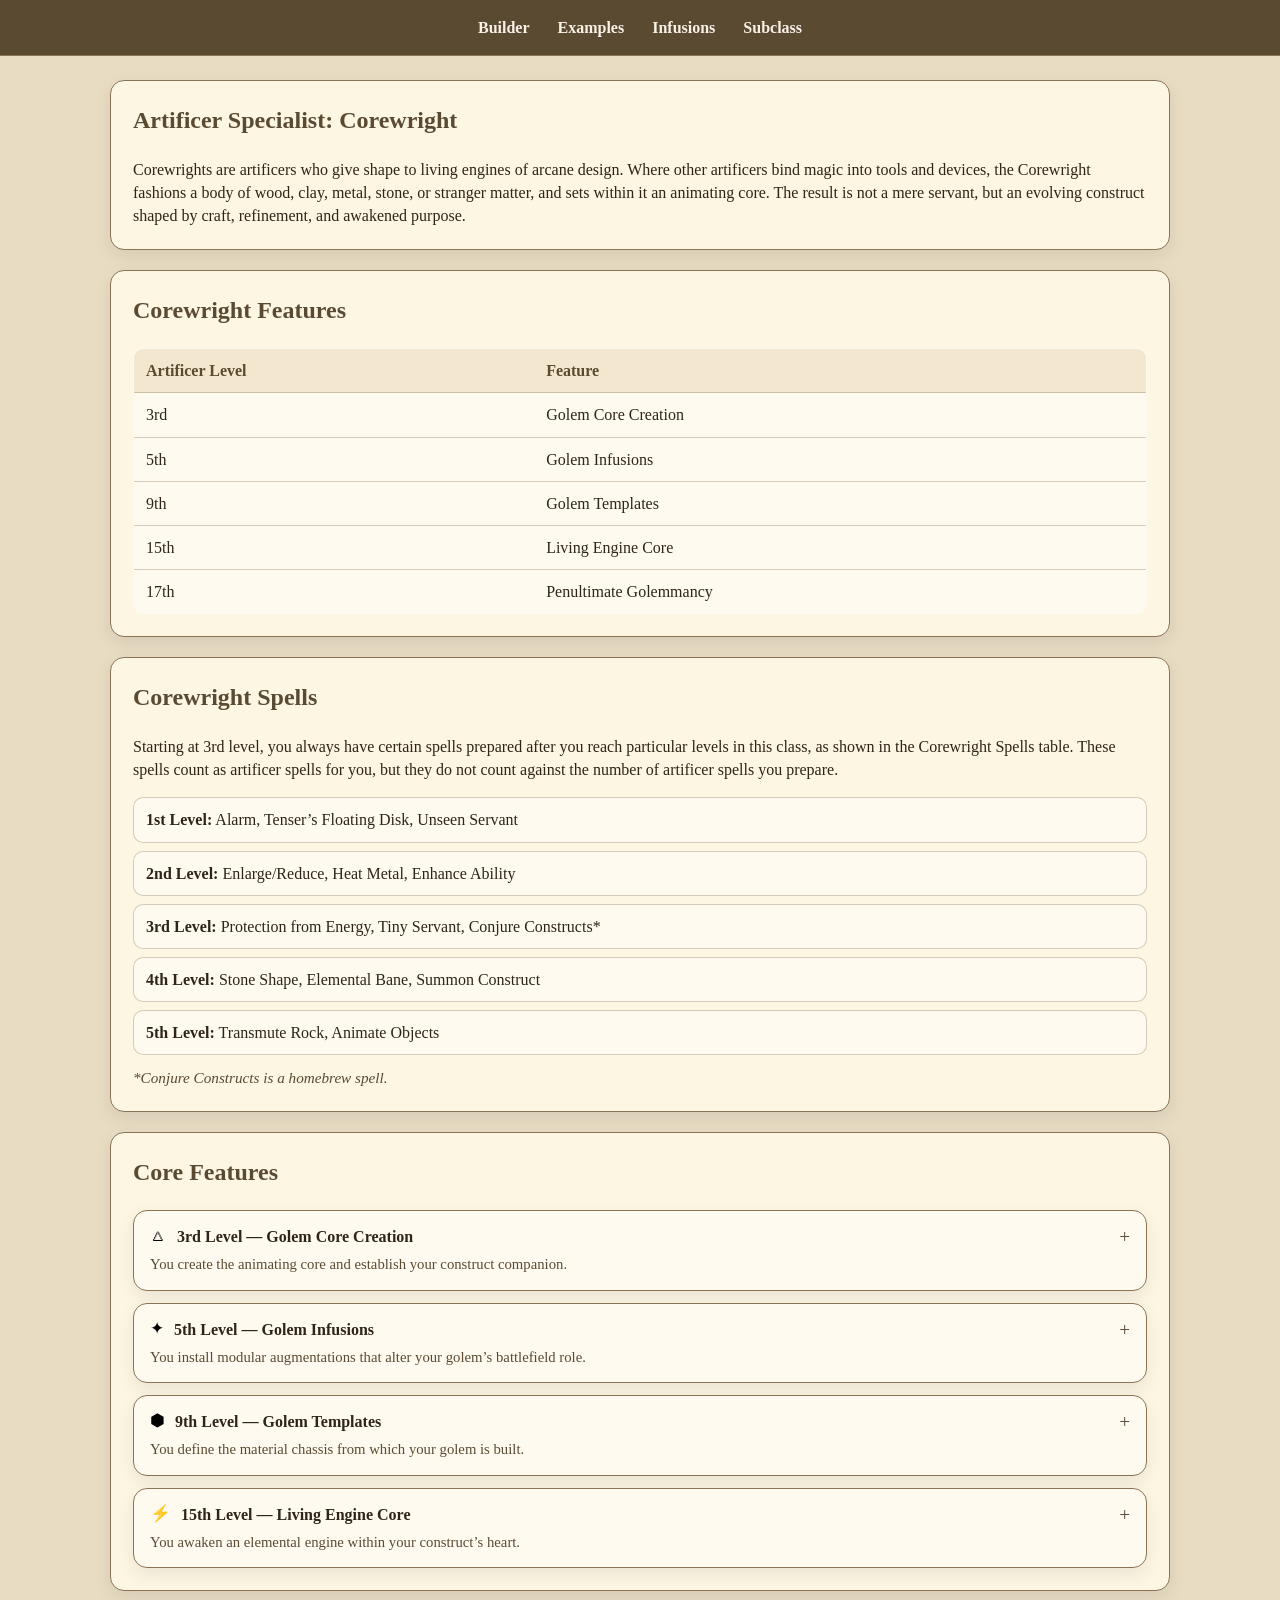
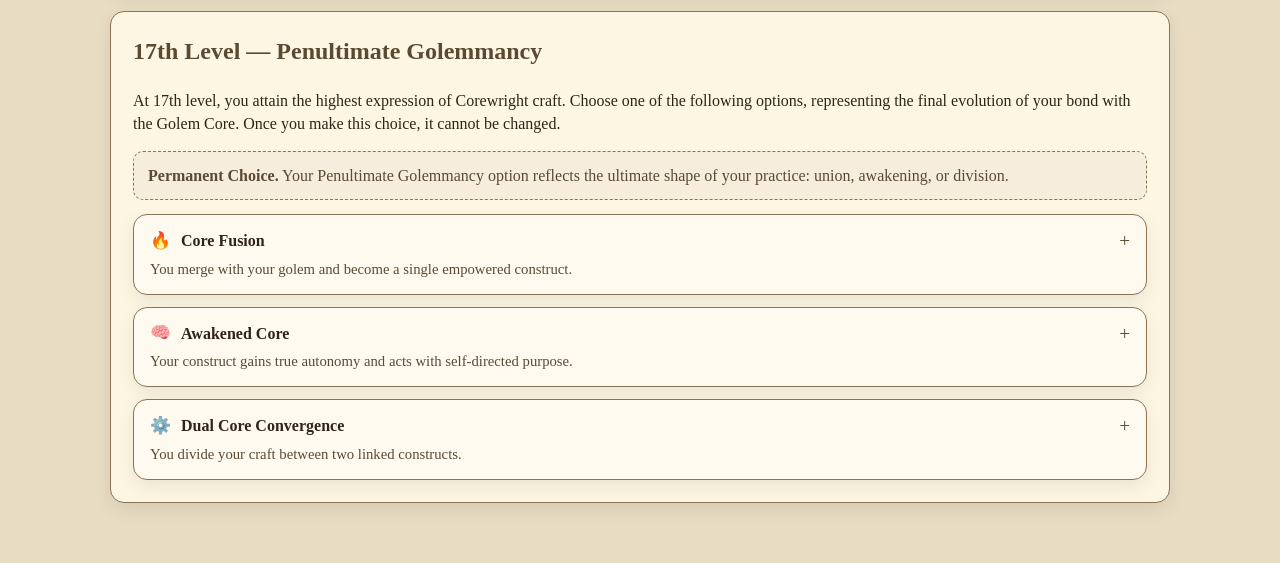
==== commit 1a3f2aca: "3.1 Visual and UX Expansion Update" ====
--- a/corewright/index.html
+++ b/corewright/index.html
@@ -204,8 +204,9 @@
 
 <div class="nav">
   <a href="../">Builder</a>
+  <a href="../examples/">Examples</a>
   <a href="../infusions/">Infusions</a>
-  <a href="./">Subclass</a>
+  <a href="../corewright/">Subclass</a>
 </div>
 
 <main class="subclass-shell">
--- a/css/style.css
+++ b/css/style.css
@@ -509,6 +509,63 @@
 }
 
 /* =========================
+   Concept Art Prompt
+   ========================= */
+
+.prompt-card-actions {
+  display: flex;
+  justify-content: flex-end;
+  margin-bottom: 10px;
+}
+
+#conceptArtPromptOutput {
+  width: 100%;
+  min-height: 240px;
+  resize: vertical;
+  padding: 12px;
+  border: 1px solid var(--border);
+  border-radius: 10px;
+  background: #fffaf0;
+  color: var(--ink);
+  font-family: inherit;
+  line-height: 1.5;
+}
+
+#conceptArtPromptOutput:focus {
+  outline: none;
+  border-color: var(--accent);
+  box-shadow: 0 0 0 2px var(--accent-soft);
+}
+
+#copyConceptArtPromptBtn {
+  border: 1px solid var(--border);
+  background: var(--nav);
+  color: var(--nav-ink);
+  border-radius: 10px;
+  padding: 10px 14px;
+  cursor: pointer;
+  font-weight: 700;
+}
+
+#copyConceptArtPromptBtn:hover {
+  filter: brightness(1.05);
+}
+.prompt-card-actions {
+  display: flex;
+  align-items: center;
+  gap: 10px;
+  flex-wrap: wrap;
+}
+
+#promptModeSelect {
+  padding: 4px 8px;
+  border-radius: 4px;
+  border: 1px solid #8b7355;
+  background: #fdf6e3;
+  font-family: Georgia, serif;
+}
+
+/* =========================
    Buttons
    ========================= */
 
@@ -634,4 +691,92 @@
     box-shadow: none;
     background: #fff;
   }
-}+}
+.save-manager-row {
+  display: flex;
+  flex-wrap: wrap;
+  gap: 0.5rem;
+  margin-top: 12px;
+}
+
+#saveName,
+#savedBuildsSelect {
+  padding: 0.55rem 0.75rem;
+  border: 1px solid #8b7355;
+  border-radius: 8px;
+  background: #fdf6e3;
+  font-family: inherit;
+  min-width: 220px;
+}
+/* =========================
+   Example Builds Page
+   ========================= */
+
+.example-build-toolbar {
+  display: grid;
+  grid-template-columns: repeat(4, minmax(120px, 1fr));
+  gap: 10px;
+  margin-bottom: 14px;
+}
+
+.example-build-card {
+  transition: transform 0.15s ease, box-shadow 0.15s ease;
+}
+
+.example-build-card:hover {
+  transform: translateY(-2px);
+  box-shadow: 0 4px 12px rgba(0,0,0,0.12);
+}
+
+.example-build-card .card-preview p {
+  margin: 4px 0;
+  font-size: 0.9rem;
+}
+
+.example-build-card .button-row {
+  margin-top: 10px;
+}
+
+.tag.difficulty-Easy {
+  background: #e7f3e7;
+}
+
+.tag.difficulty-Moderate {
+  background: #f3ecd9;
+}
+
+.tag.difficulty-Advanced {
+  background: #f3dede;
+}
+
+/* Mobile tweak */
+@media (max-width: 800px) {
+  .example-build-toolbar {
+    grid-template-columns: 1fr;
+  }
+}
+/* Layout for example build grid */
+
+#exampleBuilds {
+  display: grid;
+  grid-template-columns: repeat(2, minmax(0, 1fr));
+  gap: 14px;
+}
+
+.example-build-card {
+  height: 100%;
+}
+
+/* Responsive */
+@media (max-width: 1080px) {
+  #exampleBuilds {
+    grid-template-columns: 1fr;
+  }
+}
+
+.loaded-example-banner,
+.summary-line.loaded-example-banner {
+  background: #f7eddc;
+  border: 1px solid var(--border);
+}
+
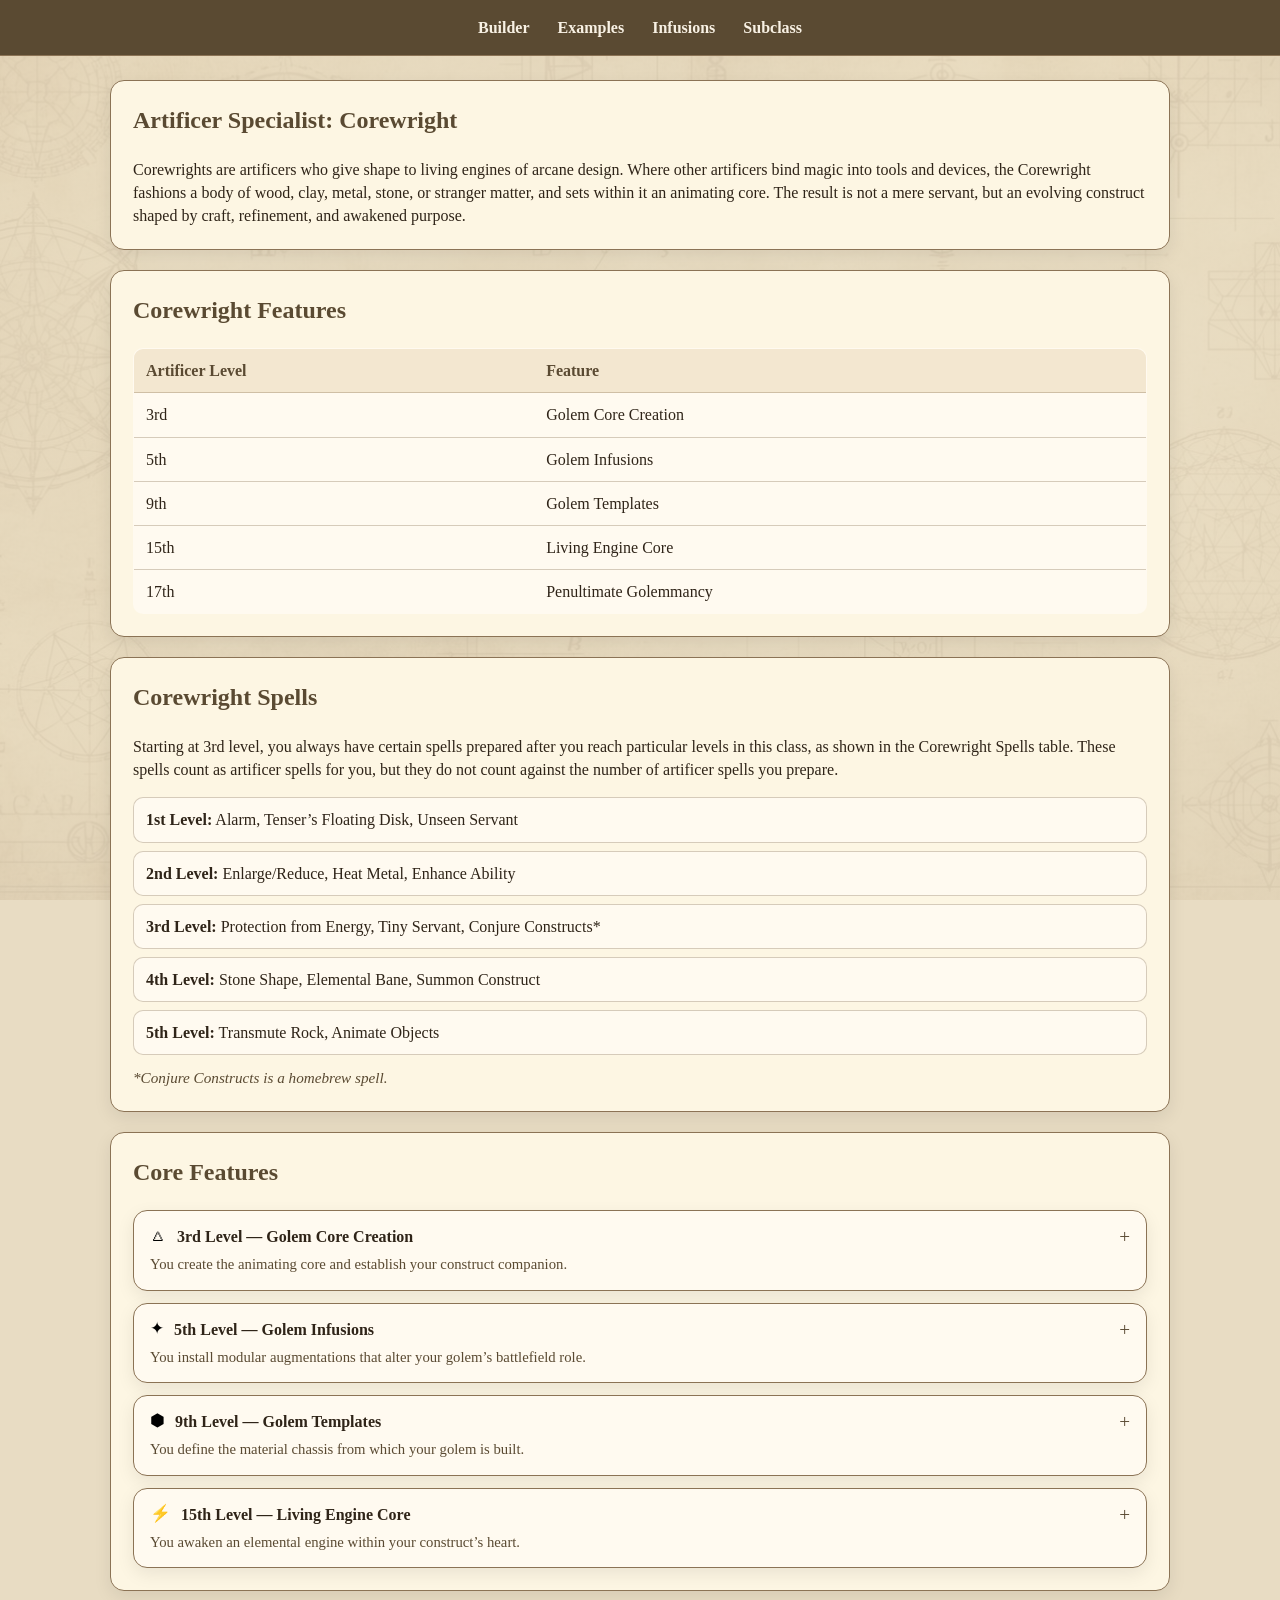
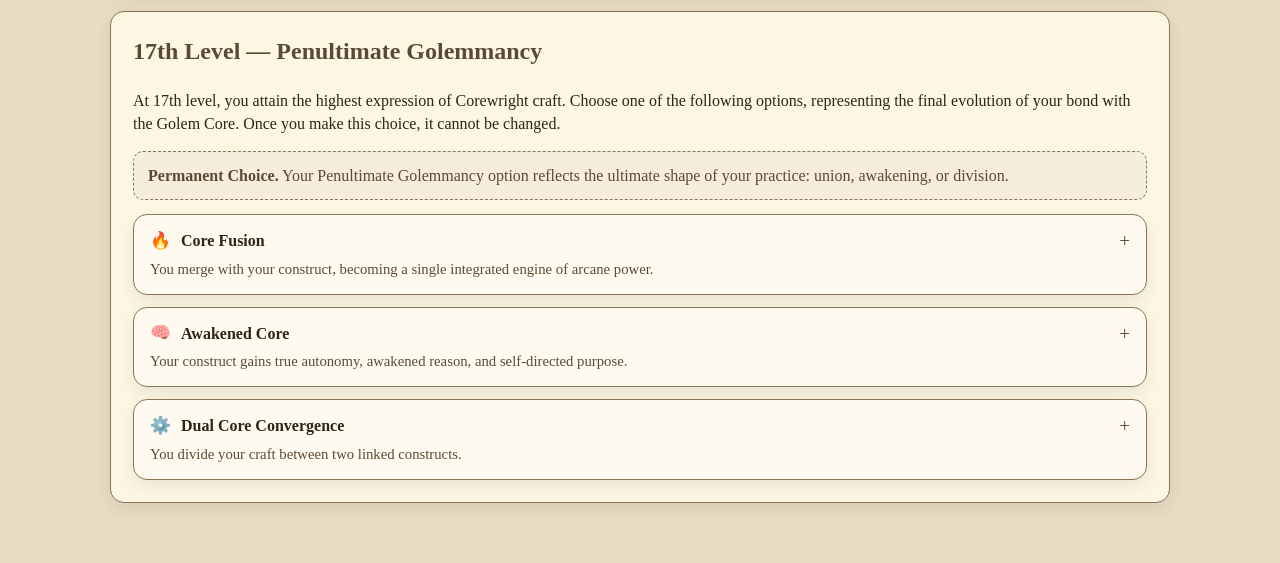
==== commit fcdf20bf: "3.3 Capstone Overhaul, README cleanup, version alignment and structure polish" ====
--- a/corewright/index.html
+++ b/corewright/index.html
@@ -392,61 +392,71 @@
 
     <div class="feature-stack" style="margin-top: 14px;">
 
+<article class="feature-entry">
+  <button class="feature-toggle" type="button">
+    <div class="feature-toggle-main">
+      <div class="feature-title-row">
+        <span class="feature-icon">🔥</span>
+        <span class="feature-title">Core Fusion</span>
+      </div>
+      <div class="feature-sub">You merge with your construct, becoming a single integrated engine of arcane power.</div>
+    </div>
+    <span class="feature-toggle-icon">+</span>
+  </button>
+  <div class="feature-content">
+    <p>
+      As a bonus action, you can merge with your construct, entering a fused state for up to 1 minute, or until the fused form is reduced to 0 hit points. Once you use this feature, you can’t use it again until you finish a long rest.
+    </p>
+
+    <p><strong>While fused:</strong></p>
+    <ul>
+      <li>You use the construct’s Strength, Dexterity, Constitution, Armor Class, and hit points, and you retain your Intelligence, Wisdom, and Charisma scores.</li>
+      <li>The fused form acts on your turn and doesn’t require commands to take actions.</li>
+      <li><strong>Arcane Co-Pilot.</strong> Once on each of your turns, you can add your Intelligence modifier to the damage of one attack you make.</li>
+      <li><strong>Overclocked Conduit Frame.</strong> Your spells are channeled directly through the fused core. You gain a +2 bonus to spell attack rolls and to your spell save DC. In addition, once on each of your turns when you cast a spell that deals damage, you can add your Intelligence modifier to one damage roll of that spell.</li>
+      <li><strong>Integrated Combat Matrix.</strong> You can use Strength or Dexterity, whichever is higher, for the attack and damage rolls of your weapon attacks.</li>
+      <li><strong>Spell Conduit.</strong> When you cast a spell with a range of touch, the fused form can deliver the spell as if it were the caster.</li>
+      <li><strong>Unified Vitality.</strong> When the fusion begins, you gain temporary hit points equal to your artificer level.</li>
+    </ul>
+
+    <p>
+      If the fused form is reduced to 0 hit points, the fusion ends and the construct’s body is destroyed, though its core remains intact. You are separated and cannot reconstruct the golem until you finish a long rest.
+    </p>
+
+    <p>
+      You can end the fusion early (no action required). If you do so while the construct still has hit points, it remains active and functions as normal.
+    </p>
+  </div>
+</article>
+
       <article class="feature-entry">
-        <button class="feature-toggle" type="button">
-          <div class="feature-toggle-main">
-            <div class="feature-title-row">
-              <span class="feature-icon">🔥</span>
-              <span class="feature-title">Core Fusion</span>
-            </div>
-            <div class="feature-sub">You merge with your golem and become a single empowered construct.</div>
-          </div>
-          <span class="feature-toggle-icon">+</span>
-        </button>
-        <div class="feature-content">
-          <p>
-            As a bonus action, you can merge with your golem, becoming a single empowered construct. This transformation lasts for 1 minute, until you end it, or until you are reduced to 0 hit points.
-          </p>
-          <p><strong>While fused:</strong></p>
-          <ul>
-            <li>You gain temporary hit points equal to your golem’s current hit points.</li>
-            <li>You retain your own game statistics, but gain the benefits of your golem’s infusions, template, and Living Engine Core.</li>
-            <li>Your melee weapon attacks deal an extra 1d8 damage of your Engine Core’s type.</li>
-            <li>Your speed increases by 10 feet, and you gain any special movement speeds your golem possesses.</li>
-            <li>When you take the Attack action, you can make one additional weapon attack.</li>
-          </ul>
-          <p>
-            When the transformation ends, your golem reappears within 5 feet of you with hit points equal to half its maximum.
-          </p>
-          <p><strong>Recharge:</strong> You can use this feature once per long rest.</p>
-        </div>
-      </article>
-
-      <article class="feature-entry">
-        <button class="feature-toggle" type="button">
-          <div class="feature-toggle-main">
-            <div class="feature-title-row">
-              <span class="feature-icon">🧠</span>
-              <span class="feature-title">Awakened Core</span>
-            </div>
-            <div class="feature-sub">Your construct gains true autonomy and acts with self-directed purpose.</div>
-          </div>
-          <span class="feature-toggle-icon">+</span>
-        </button>
-        <div class="feature-content">
-          <p>
-            Your Golem Core approaches true sentience. The construct no longer functions merely as an extension of your command, but as an independent guardian shaped by your will.
-          </p>
-          <ul>
-            <li>Your golem rolls its own initiative and acts independently.</li>
-            <li>It no longer requires your bonus action to act, though it still follows your commands.</li>
-            <li>It gains a bonus to saving throws equal to your Intelligence modifier.</li>
-            <li>It can take reactions normally.</li>
-            <li>Once on each of its turns, it can add your Intelligence modifier to one attack roll or damage roll it makes.</li>
-            <li>If you are incapacitated, the golem continues to defend you and your allies to the best of its ability.</li>
-          </ul>
-        </div>
-      </article>
+  <button class="feature-toggle" type="button">
+    <div class="feature-toggle-main">
+      <div class="feature-title-row">
+        <span class="feature-icon">🧠</span>
+        <span class="feature-title">Awakened Core</span>
+      </div>
+      <div class="feature-sub">Your construct gains true autonomy, awakened reason, and self-directed purpose.</div>
+    </div>
+    <span class="feature-toggle-icon">+</span>
+  </button>
+  <div class="feature-content">
+    <p>
+      Your Golem Core approaches true sentience. The construct no longer functions merely as an extension of your command, but as an independent guardian shaped by your will.
+    </p>
+    <ul>
+      <li>Your golem rolls its own initiative and acts independently.</li>
+      <li>It no longer requires your bonus action to act, though it still follows your commands.</li>
+      <li>Its Intelligence score becomes 16, its Wisdom score becomes 14, and its Charisma score becomes 14, unless a score is already higher.</li>
+      <li>It gains a bonus to saving throws equal to your Intelligence modifier.</li>
+      <li>It can take reactions normally.</li>
+      <li>Once on each of its turns, it can add your Intelligence modifier to one attack roll or damage roll it makes.</li>
+      <li>The awakened construct is proficient in Investigation, Perception, Insight, Persuasion, and Intimidation.</li>
+      <li>The awakened construct can independently take skill-based actions, including Search, Study, and Influence, as the situation requires.</li>
+      <li>If you are incapacitated, the golem continues to defend you and your allies to the best of its ability.</li>
+    </ul>
+  </div>
+</article>
 
       <article class="feature-entry">
         <button class="feature-toggle" type="button">
--- a/css/style.css
+++ b/css/style.css
@@ -32,7 +32,14 @@
 body {
   margin: 0;
   font-family: Georgia, "Times New Roman", serif;
-  background: var(--bg);
+  background-color: var(--bg);
+  background-image:
+    linear-gradient(rgba(232, 220, 195, 0.88), rgba(232, 220, 195, 0.88)),
+    url("../images/parchment-bg.jpg");
+  background-size: cover;
+  background-position: center;
+  background-repeat: no-repeat;
+  background-attachment: fixed;
   color: var(--ink);
   line-height: 1.45;
 }
@@ -93,27 +100,132 @@
   align-items: center;
   text-align: center;
   padding: 24px;
+  position: relative;
+  overflow: hidden;
+  background:
+    linear-gradient(rgba(32, 24, 16, 0.55), rgba(32, 24, 16, 0.55)),
+    url("../images/hero-workshop.jpg");
+  background-size: cover;
+  background-position: center;
+  background-repeat: no-repeat;
+}
+#splash::before {
+  content: "";
+  position: absolute;
+  inset: 0;
+  background:
+    radial-gradient(circle at center, rgba(255, 220, 140, 0.08), transparent 55%);
+  pointer-events: none;
+}
+
+#splash > * {
+  position: relative;
+  z-index: 1;
+}
+
+/* =========================
+   Living Workshop Splash
+   ========================= */
+
+#splash::after {
+  content: "";
+  position: absolute;
+  inset: 0;
+  background:
+    radial-gradient(circle at 50% 42%, rgba(255, 210, 120, 0.10), transparent 28%),
+    radial-gradient(circle at 50% 42%, rgba(255, 170, 80, 0.06), transparent 42%);
+  animation: splashGlowPulse 8s ease-in-out infinite;
+  pointer-events: none;
+  z-index: 0;
+}
+
+.splash-particles {
+  position: absolute;
+  inset: -10%;
+  pointer-events: none;
+  z-index: 0;
+  opacity: 0.55;
+  background-repeat: repeat;
+}
+
+.splash-particles-back {
+  background-image:
+    radial-gradient(circle, rgba(255, 220, 150, 0.16) 0 1px, transparent 1.5px),
+    radial-gradient(circle, rgba(255, 245, 220, 0.12) 0 1px, transparent 1.5px),
+    radial-gradient(circle, rgba(255, 180, 90, 0.10) 0 2px, transparent 2.5px);
+  background-size: 180px 180px, 260px 260px, 320px 320px;
+  background-position: 0 0, 40px 80px, 120px 30px;
+  animation: driftParticlesBack 22s linear infinite;
+  filter: blur(0.3px);
+}
+
+.splash-particles-front {
+  background-image:
+    radial-gradient(circle, rgba(255, 235, 190, 0.20) 0 1.2px, transparent 1.8px),
+    radial-gradient(circle, rgba(255, 200, 120, 0.14) 0 1.8px, transparent 2.4px);
+  background-size: 220px 220px, 340px 340px;
+  background-position: 60px 20px, 140px 110px;
+  animation: driftParticlesFront 16s linear infinite;
+  opacity: 0.38;
+}
+
+@keyframes splashGlowPulse {
+  0%, 100% {
+    opacity: 0.72;
+    transform: scale(1);
+  }
+  50% {
+    opacity: 1;
+    transform: scale(1.02);
+  }
+}
+
+@keyframes driftParticlesBack {
+  0% {
+    transform: translate3d(0, 0, 0);
+  }
+  50% {
+    transform: translate3d(-10px, -14px, 0);
+  }
+  100% {
+    transform: translate3d(-20px, -28px, 0);
+  }
+}
+
+@keyframes driftParticlesFront {
+  0% {
+    transform: translate3d(0, 0, 0);
+  }
+  50% {
+    transform: translate3d(12px, -18px, 0);
+  }
+  100% {
+    transform: translate3d(24px, -36px, 0);
+  }
 }
 
 #splash h1 {
   margin: 0 0 20px;
   font-size: clamp(2rem, 4vw, 3.25rem);
   color: #f8e7cc;
+  text-shadow: 0 2px 10px rgba(0, 0, 0, 0.45);
 }
 
 #splash button {
   border: 1px solid var(--border);
-  background: var(--panel);
+  background: rgba(253, 246, 227, 0.92);
   color: var(--ink);
   border-radius: 10px;
   padding: 12px 20px;
   font-weight: 700;
   cursor: pointer;
-  box-shadow: var(--shadow);
+  box-shadow: 0 8px 24px rgba(0, 0, 0, 0.18);
+  backdrop-filter: blur(2px);
 }
 
 #splash button:hover {
   filter: brightness(1.04);
+  transform: translateY(-1px);
 }
 
 /* =========================
@@ -283,8 +395,43 @@
 
 .select-card.selected {
   border-color: var(--accent);
-  box-shadow: 0 0 0 2px var(--accent-soft);
+  box-shadow:
+    0 0 0 2px var(--accent-soft),
+    0 8px 20px rgba(123, 95, 59, 0.12);
   background: #fff7ea;
+  transform: translateY(-1px);
+  animation: selectedCardPulse 0.45s ease-out;
+}
+.select-card.selected .select-card-header strong {
+  color: #5f4729;
+}
+
+.select-card.selected .tag {
+  background: #ead8b8;
+  border-color: var(--accent);
+  color: #4c3922;
+}
+
+@keyframes selectedCardPulse {
+  0% {
+    box-shadow:
+      0 0 0 0 rgba(123, 95, 59, 0.28),
+      0 0 0 2px var(--accent-soft);
+    transform: translateY(0) scale(0.995);
+  }
+  60% {
+    box-shadow:
+      0 0 0 8px rgba(123, 95, 59, 0),
+      0 0 0 2px var(--accent-soft),
+      0 10px 22px rgba(123, 95, 59, 0.14);
+    transform: translateY(-1px) scale(1.01);
+  }
+  100% {
+    box-shadow:
+      0 0 0 2px var(--accent-soft),
+      0 8px 20px rgba(123, 95, 59, 0.12);
+    transform: translateY(-1px) scale(1);
+  }
 }
 
 .select-card.locked {
@@ -380,6 +527,16 @@
   color: var(--muted);
   border-bottom: 1px solid var(--border-soft);
   padding-bottom: 4px;
+}
+
+.infusion-card.selected {
+  border-color: var(--accent);
+  box-shadow:
+    0 0 0 2px var(--accent-soft),
+    0 8px 20px rgba(123, 95, 59, 0.12);
+  background: #fff7ea;
+  transform: translateY(-1px);
+  animation: selectedCardPulse 0.45s ease-out;
 }
 
 .infusion-pill-row {
@@ -462,6 +619,13 @@
   font-style: italic;
   color: var(--muted);
   margin-bottom: 12px;
+}
+
+.fusion-tag {
+  margin-top: 4px;
+  font-style: italic;
+  color: #d4b25a;
+  text-shadow: 0 0 6px rgba(212, 178, 90, 0.35);
 }
 
 .stat-block hr {
@@ -773,10 +937,25 @@
     grid-template-columns: 1fr;
   }
 }
-
+/* Example banner notification for import to builder */
 .loaded-example-banner,
 .summary-line.loaded-example-banner {
   background: #f7eddc;
-  border: 1px solid var(--border);
-}
-
+  border: 2px solid #8b7355;
+  padding: 10px;
+  margin-bottom: 12px;
+  border-radius: 6px;
+  font-size: 0.95rem;
+  animation: exampleFadeIn 0.4s ease-out;
+}
+
+@keyframes exampleFadeIn {
+  from {
+    opacity: 0;
+    transform: translateY(-4px);
+  }
+  to {
+    opacity: 1;
+    transform: translateY(0);
+  }
+}
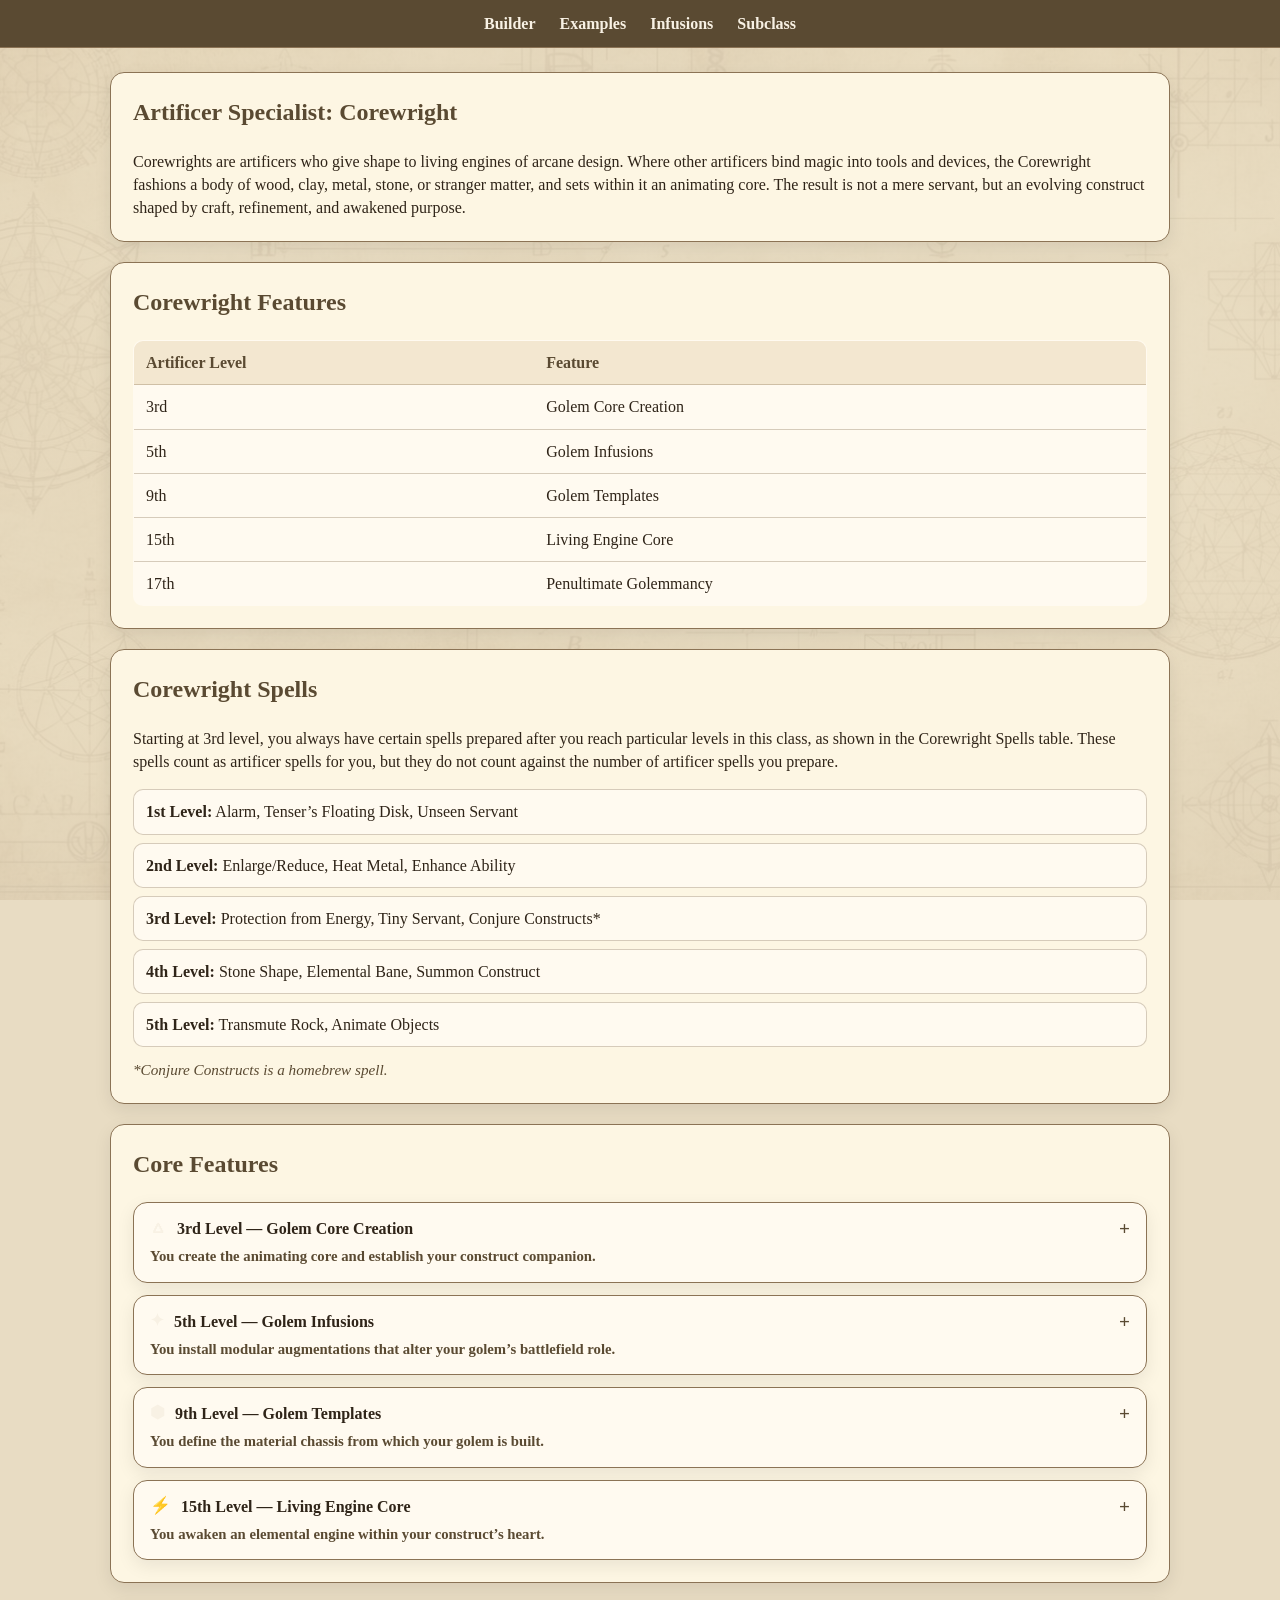
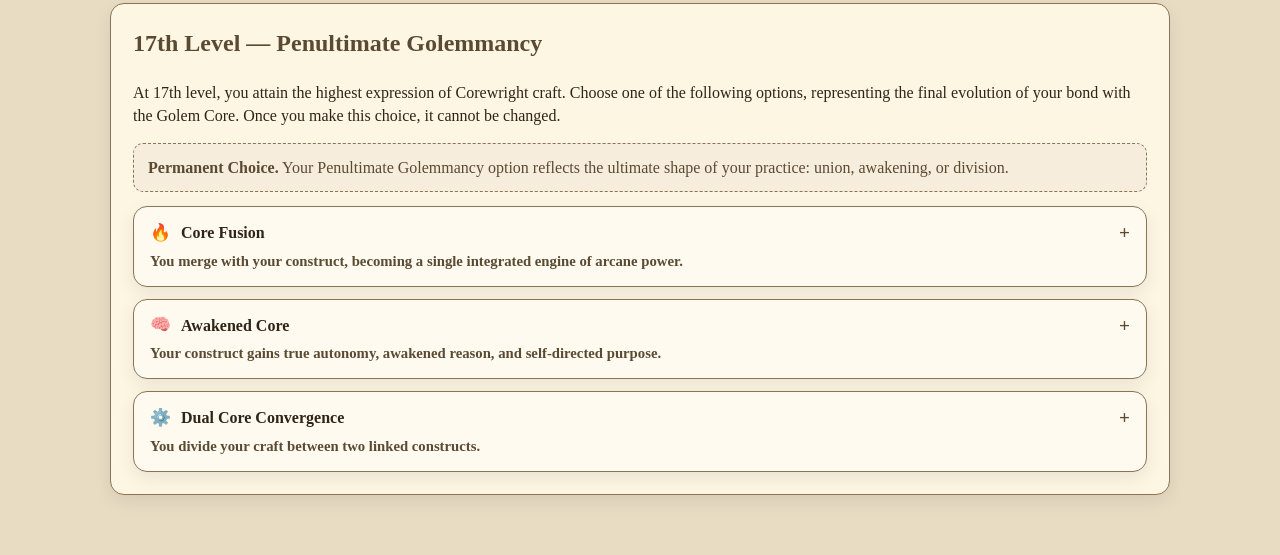
==== commit e7300db1: "v3.5.1 builder recovery, CSS restoration, default chassis reference, and special core system (Anima " ====
--- a/corewright/index.html
+++ b/corewright/index.html
@@ -292,6 +292,41 @@
             <li>You command your golem with a bonus action.</li>
             <li>If you do not issue it a command, the golem takes the Dodge action.</li>
           </ul>
+          
+<div class="choice-block">
+  <strong>Default Construct Chassis.</strong> At its most basic state, your arcane construct is a Medium construct built from a stable magical chassis. The following stat block represents your construct before any Templates, Construct Forms, Engines, or Infusions are applied.
+</div>
+
+<div class="spell-line" style="margin-top: 12px;">
+  <strong>Arcane Golem (Base Chassis)</strong><br>
+  <em>Medium construct</em><br><br>
+
+  <strong>Armor Class</strong> 15<br>
+  <strong>Hit Points</strong> 12 × your artificer level<br>
+  <strong>Speed</strong> 30 ft.<br><br>
+
+  <strong>STR</strong> 14 (+2)
+  &nbsp; <strong>DEX</strong> 10 (+0)
+  &nbsp; <strong>CON</strong> 14 (+2)
+  &nbsp; <strong>INT</strong> 6 (−2)
+  &nbsp; <strong>WIS</strong> 10 (+0)
+  &nbsp; <strong>CHA</strong> 5 (−3)<br><br>
+
+  <strong>Damage Immunities</strong> poison<br>
+  <strong>Condition Immunities</strong> charmed, exhaustion, poisoned<br>
+  <strong>Senses</strong> darkvision 60 ft., passive Perception 10<br>
+  <strong>Languages</strong> understands the languages of its creator but can’t speak<br><br>
+
+  <strong>Traits</strong><br>
+  <strong>Construct Nature.</strong> The golem does not require air, food, drink, or sleep.<br><br>
+
+  <strong>Actions</strong><br>
+  <strong>Slam.</strong> <em>Melee Weapon Attack:</em> your proficiency bonus + Strength modifier to hit, reach 5 ft., one target.
+  <em>Hit:</em> 1d8 + Strength modifier bludgeoning damage.
+</div>
+
+
+          
           <p>
             Your golem is the foundation of the subclass. As you gain levels, you refine it through infusions, templates, and ultimately an awakened engine.
           </p>
--- a/css/style.css
+++ b/css/style.css
@@ -1,6 +1,10 @@
 /* =========================
    Questforge Corewright Interface
-   Full CSS Drop-In
+   Full CSS Drop-In (3.4 Clean Pass)
+   ========================= */
+
+/* =========================
+   Root / Theme
    ========================= */
 
 :root {
@@ -21,6 +25,10 @@
   --max-width: 1400px;
 }
 
+/* =========================
+   Reset / Base
+   ========================= */
+
 * {
   box-sizing: border-box;
 }
@@ -60,6 +68,7 @@
   color: inherit;
   text-decoration: none;
 }
+
 /* =========================
    Navigation
    ========================= */
@@ -80,8 +89,6 @@
 .nav a {
   color: var(--nav-ink);
   font-weight: 700;
-  text-decoration: none;
-  padding: 4px 2px;
 }
 
 .nav a:hover {
@@ -106,154 +113,56 @@
     linear-gradient(rgba(32, 24, 16, 0.55), rgba(32, 24, 16, 0.55)),
     url("../images/hero-workshop.jpg");
   background-size: cover;
-  background-position: center;
-  background-repeat: no-repeat;
-}
-#splash::before {
-  content: "";
-  position: absolute;
-  inset: 0;
-  background:
-    radial-gradient(circle at center, rgba(255, 220, 140, 0.08), transparent 55%);
-  pointer-events: none;
-}
-
-#splash > * {
-  position: relative;
-  z-index: 1;
-}
-
-/* =========================
-   Living Workshop Splash
-   ========================= */
-
+}
+
+#splash::before,
 #splash::after {
   content: "";
   position: absolute;
   inset: 0;
+  pointer-events: none;
+}
+
+#splash::before {
+  background:
+    radial-gradient(circle at center, rgba(255, 220, 140, 0.08), transparent 55%);
+}
+
+#splash::after {
   background:
     radial-gradient(circle at 50% 42%, rgba(255, 210, 120, 0.10), transparent 28%),
     radial-gradient(circle at 50% 42%, rgba(255, 170, 80, 0.06), transparent 42%);
   animation: splashGlowPulse 8s ease-in-out infinite;
-  pointer-events: none;
-  z-index: 0;
-}
-
-.splash-particles {
-  position: absolute;
-  inset: -10%;
-  pointer-events: none;
-  z-index: 0;
-  opacity: 0.55;
-  background-repeat: repeat;
-}
-
-.splash-particles-back {
-  background-image:
-    radial-gradient(circle, rgba(255, 220, 150, 0.16) 0 1px, transparent 1.5px),
-    radial-gradient(circle, rgba(255, 245, 220, 0.12) 0 1px, transparent 1.5px),
-    radial-gradient(circle, rgba(255, 180, 90, 0.10) 0 2px, transparent 2.5px);
-  background-size: 180px 180px, 260px 260px, 320px 320px;
-  background-position: 0 0, 40px 80px, 120px 30px;
-  animation: driftParticlesBack 22s linear infinite;
-  filter: blur(0.3px);
-}
-
-.splash-particles-front {
-  background-image:
-    radial-gradient(circle, rgba(255, 235, 190, 0.20) 0 1.2px, transparent 1.8px),
-    radial-gradient(circle, rgba(255, 200, 120, 0.14) 0 1.8px, transparent 2.4px);
-  background-size: 220px 220px, 340px 340px;
-  background-position: 60px 20px, 140px 110px;
-  animation: driftParticlesFront 16s linear infinite;
-  opacity: 0.38;
-}
-
-@keyframes splashGlowPulse {
-  0%, 100% {
-    opacity: 0.72;
-    transform: scale(1);
-  }
-  50% {
-    opacity: 1;
-    transform: scale(1.02);
-  }
-}
-
-@keyframes driftParticlesBack {
-  0% {
-    transform: translate3d(0, 0, 0);
-  }
-  50% {
-    transform: translate3d(-10px, -14px, 0);
-  }
-  100% {
-    transform: translate3d(-20px, -28px, 0);
-  }
-}
-
-@keyframes driftParticlesFront {
-  0% {
-    transform: translate3d(0, 0, 0);
-  }
-  50% {
-    transform: translate3d(12px, -18px, 0);
-  }
-  100% {
-    transform: translate3d(24px, -36px, 0);
-  }
+}
+
+#splash > * {
+  position: relative;
+  z-index: 1;
 }
 
 #splash h1 {
   margin: 0 0 20px;
   font-size: clamp(2rem, 4vw, 3.25rem);
   color: #f8e7cc;
-  text-shadow: 0 2px 10px rgba(0, 0, 0, 0.45);
 }
 
 #splash button {
   border: 1px solid var(--border);
   background: rgba(253, 246, 227, 0.92);
-  color: var(--ink);
   border-radius: 10px;
   padding: 12px 20px;
   font-weight: 700;
   cursor: pointer;
-  box-shadow: 0 8px 24px rgba(0, 0, 0, 0.18);
-  backdrop-filter: blur(2px);
-}
-
-#splash button:hover {
-  filter: brightness(1.04);
-  transform: translateY(-1px);
-}
-
-/* =========================
-   App shell
-   ========================= */
-
-#app {
-  width: 100%;
 }
 
 /* =========================
    Layout
    ========================= */
-
-.page-shell,
-.site-shell,
-.main-shell,
-.builder-shell {
-  width: min(100%, var(--max-width));
-  margin: 0 auto;
-  padding: 20px;
-}
 
 .builder-layout {
   display: grid;
   grid-template-columns: minmax(0, 1.25fr) minmax(320px, 0.75fr);
   gap: 20px;
-  align-items: start;
 }
 
 .builder-panel,
@@ -265,443 +174,75 @@
   box-shadow: var(--shadow);
 }
 
-.builder-panel {
-  padding: 18px;
-}
-
-.builder-output {
-  display: grid;
-  gap: 16px;
-  position: sticky;
-  top: 18px;
-}
-
-.summary-card,
-.statblock-card {
-  padding: 16px;
-}
-
-.summary-card h2,
-.statblock-card h2 {
-  margin: 0 0 12px;
-  font-size: 1.15rem;
-  color: var(--muted);
-}
-
-/* =========================
-   Top controls
-   ========================= */
-
-.builder-top-controls {
-  display: grid;
-  grid-template-columns: repeat(3, minmax(120px, 1fr));
-  gap: 12px;
-  margin-bottom: 18px;
-}
-
-.control-group {
-  display: flex;
-  flex-direction: column;
-  gap: 6px;
-}
-
-.control-group label {
-  font-weight: 700;
-  color: var(--muted);
-  font-size: 0.95rem;
-}
-
-.control-group input,
-.control-group select {
-  width: 100%;
-  padding: 10px 12px;
-  border: 1px solid var(--border);
-  border-radius: 10px;
-  background: #fffaf0;
-  color: var(--ink);
-}
-
-/* =========================
-   Assembly sections
-   ========================= */
-
-.assembly-panel {
-  display: grid;
-  gap: 14px;
-}
-
-.assembly-card {
-  background: var(--panel);
-  border: 1px solid var(--border);
-  border-radius: 12px;
-  overflow: hidden;
-}
-
-.assembly-toggle {
-  width: 100%;
-  border: 0;
-  background: var(--panel-alt);
-  color: var(--ink);
-  display: flex;
-  justify-content: space-between;
-  align-items: center;
-  padding: 12px 16px;
-  cursor: pointer;
-  font-weight: 700;
-  letter-spacing: 0.02em;
-}
-
-.assembly-toggle:hover {
-  background: #eadcc2;
-}
-
-.toggle-icon {
-  font-size: 1.15rem;
-  line-height: 1;
-}
-
-.assembly-content {
-  padding: 14px 16px 16px;
-  display: grid;
-  gap: 12px;
-}
-
-.assembly-content.is-collapsed {
-  display: none;
-}
-
-/* =========================
-   Generic selection cards
+/* =========================
+   Cards / Selection
    ========================= */
 
 .select-card {
-  display: block;
   border: 1px solid var(--border);
   border-radius: 12px;
   background: #fffaf0;
   padding: 12px;
   cursor: pointer;
-  transition: transform 0.12s ease, box-shadow 0.12s ease, border-color 0.12s ease, background 0.12s ease;
+  transition: 0.12s ease;
 }
 
 .select-card:hover {
   transform: translateY(-1px);
-  box-shadow: 0 2px 8px rgba(0, 0, 0, 0.08);
-}
-
-.select-card input {
-  display: none;
 }
 
 .select-card.selected {
   border-color: var(--accent);
-  box-shadow:
-    0 0 0 2px var(--accent-soft),
-    0 8px 20px rgba(123, 95, 59, 0.12);
   background: #fff7ea;
-  transform: translateY(-1px);
-  animation: selectedCardPulse 0.45s ease-out;
-}
-.select-card.selected .select-card-header strong {
-  color: #5f4729;
-}
-
-.select-card.selected .tag {
-  background: #ead8b8;
-  border-color: var(--accent);
-  color: #4c3922;
-}
-
-@keyframes selectedCardPulse {
-  0% {
-    box-shadow:
-      0 0 0 0 rgba(123, 95, 59, 0.28),
-      0 0 0 2px var(--accent-soft);
-    transform: translateY(0) scale(0.995);
-  }
-  60% {
-    box-shadow:
-      0 0 0 8px rgba(123, 95, 59, 0),
-      0 0 0 2px var(--accent-soft),
-      0 10px 22px rgba(123, 95, 59, 0.14);
-    transform: translateY(-1px) scale(1.01);
-  }
-  100% {
-    box-shadow:
-      0 0 0 2px var(--accent-soft),
-      0 8px 20px rgba(123, 95, 59, 0.12);
-    transform: translateY(-1px) scale(1);
-  }
-}
-
-.select-card.locked {
-  opacity: 0.62;
-  cursor: not-allowed;
-}
-
-.select-card-header {
-  display: flex;
-  justify-content: space-between;
-  align-items: flex-start;
-  gap: 10px;
-  margin-bottom: 8px;
-}
-
-.select-card-header strong {
-  font-size: 1rem;
-  color: var(--ink);
-}
-
-.select-card-body p {
-  margin: 0 0 8px;
-}
-
-.card-preview {
-  font-size: 0.92rem;
-  color: #3f3425;
-  border-top: 1px solid var(--border-soft);
-  padding-top: 8px;
-}
-
-.card-tags {
-  display: flex;
-  flex-wrap: wrap;
-  gap: 6px;
 }
 
 .tag {
-  display: inline-block;
   padding: 2px 8px;
   border-radius: 999px;
   border: 1px solid var(--border);
   background: #efe4cf;
   font-size: 0.78rem;
-  color: var(--muted);
-  white-space: nowrap;
-}
-
-.lock-note {
-  font-size: 0.8rem;
-  color: var(--muted);
-  white-space: nowrap;
-}
-
-.section-note {
-  font-size: 0.88rem;
-  color: var(--muted);
-  background: #f7eddc;
-  border: 1px dashed var(--border);
-  border-radius: 10px;
-  padding: 10px 12px;
 }
 
 /* =========================
    Infusions
    ========================= */
 
-.infusion-slot-row {
-  display: flex;
-  justify-content: flex-start;
-  align-items: center;
-}
-
-.slot-counter {
-  display: inline-block;
-  padding: 6px 10px;
-  border-radius: 999px;
-  background: #efe4cf;
-  border: 1px solid var(--border);
-  font-size: 0.85rem;
-  color: var(--muted);
-  font-weight: 700;
-}
-
 .infusion-group {
   display: grid;
   gap: 10px;
-}
-
-.infusion-group-title {
-  margin: 4px 0 2px;
-  font-size: 0.98rem;
-  color: var(--muted);
-  border-bottom: 1px solid var(--border-soft);
-  padding-bottom: 4px;
-}
-
-.infusion-card.selected {
-  border-color: var(--accent);
-  box-shadow:
-    0 0 0 2px var(--accent-soft),
-    0 8px 20px rgba(123, 95, 59, 0.12);
-  background: #fff7ea;
-  transform: translateY(-1px);
-  animation: selectedCardPulse 0.45s ease-out;
-}
-
-.infusion-pill-row {
-  display: flex;
-  flex-wrap: wrap;
-  gap: 8px;
-  margin-top: 8px;
 }
 
 .infusion-pill {
   display: inline-flex;
-  align-items: center;
   gap: 6px;
   padding: 5px 10px;
   border-radius: 999px;
   background: #efe4cf;
-  border: 1px solid var(--border);
-  font-size: 0.82rem;
-  color: var(--muted);
-}
-
-.infusion-pill button {
-  border: 0;
-  background: transparent;
-  cursor: pointer;
-  color: var(--muted);
-  font-weight: 700;
-  padding: 0;
-}
-
-/* =========================
-   Summary block
-   ========================= */
-
-#selectionSummary {
-  display: grid;
-  gap: 10px;
-}
-
-.summary-line {
-  padding: 10px 12px;
-  border: 1px solid var(--border-soft);
-  border-radius: 10px;
-  background: #fffaf0;
-}
-
-.summary-line strong {
-  color: var(--muted);
-}
-
-/* =========================
-   Stat block
-   ========================= */
-
-#statBlockOutput {
-  display: block;
-}
+}
+
+/* =========================
+   Stat Block
+   ========================= */
 
 .stat-block {
   background: #fffaf0;
   border: 1px solid var(--border);
   border-radius: 12px;
   padding: 16px;
-  color: var(--ink);
-}
-
-.stat-block h2,
-.stat-block h3,
-.stat-block h4 {
-  margin: 0;
-}
-
-.stat-block .creature-name {
-  font-size: 1.35rem;
-  color: var(--ink);
-  margin-bottom: 4px;
-}
-
-.stat-block .creature-meta {
-  font-style: italic;
-  color: var(--muted);
-  margin-bottom: 12px;
-}
-
-.fusion-tag {
-  margin-top: 4px;
-  font-style: italic;
-  color: #d4b25a;
-  text-shadow: 0 0 6px rgba(212, 178, 90, 0.35);
-}
-
-.stat-block hr {
-  border: 0;
-  border-top: 1px solid var(--border);
-  margin: 12px 0;
-}
-
-.stat-block p {
-  margin: 6px 0;
 }
 
 .stat-block .ability-grid {
   display: grid;
-  grid-template-columns: repeat(6, minmax(0, 1fr));
+  grid-template-columns: repeat(6, 1fr);
   gap: 8px;
-  margin: 12px 0;
-}
-
-.stat-block .ability-box {
-  border: 1px solid var(--border);
-  border-radius: 10px;
-  background: #f8efe0;
-  padding: 8px 6px;
-  text-align: center;
-}
-
-.stat-block .ability-box strong {
-  display: block;
-  font-size: 0.9rem;
-  color: var(--muted);
-}
-
-.stat-block .trait-block,
-.stat-block .action-block,
-.stat-block .reaction-block {
-  margin-top: 10px;
-}
-
-.stat-block .trait-block h4,
-.stat-block .action-block h4,
-.stat-block .reaction-block h4 {
-  margin-bottom: 6px;
-  color: var(--muted);
-}
-
-/* =========================
-   Concept Art Prompt
-   ========================= */
-
-.prompt-card-actions {
-  display: flex;
-  justify-content: flex-end;
-  margin-bottom: 10px;
-}
-
-#conceptArtPromptOutput {
-  width: 100%;
-  min-height: 240px;
-  resize: vertical;
-  padding: 12px;
-  border: 1px solid var(--border);
-  border-radius: 10px;
-  background: #fffaf0;
-  color: var(--ink);
-  font-family: inherit;
-  line-height: 1.5;
-}
-
-#conceptArtPromptOutput:focus {
-  outline: none;
-  border-color: var(--accent);
-  box-shadow: 0 0 0 2px var(--accent-soft);
-}
-
-#copyConceptArtPromptBtn {
+}
+
+/* =========================
+   Buttons
+   ========================= */
+
+.action-button {
   border: 1px solid var(--border);
   background: var(--nav);
   color: var(--nav-ink);
@@ -711,65 +252,129 @@
   font-weight: 700;
 }
 
-#copyConceptArtPromptBtn:hover {
-  filter: brightness(1.05);
-}
-.prompt-card-actions {
+/* =========================
+   Example Builds
+   ========================= */
+
+.example-build-toolbar {
   display: flex;
+  flex-direction: column;
   align-items: center;
-  gap: 10px;
-  flex-wrap: wrap;
-}
-
-#promptModeSelect {
-  padding: 4px 8px;
-  border-radius: 4px;
-  border: 1px solid #8b7355;
-  background: #fdf6e3;
-  font-family: Georgia, serif;
-}
-
-/* =========================
-   Buttons
-   ========================= */
-
-.button-row,
-.action-row {
+  gap: 14px;
+  margin-top: 16px;
+}
+
+.example-build-toolbar .control-group {
+  width: 100%;
+}
+
+.example-build-toolbar .control-group label {
+  display: block;
+  margin-bottom: 6px;
+  font-weight: 700;
+  color: var(--muted);
+}
+
+.example-build-toolbar .control-group input,
+.example-build-toolbar .control-group select {
+  width: 100%;
+  border: 1px solid var(--border);
+  border-radius: 10px;
+  background: #fffaf0;
+  color: var(--ink);
+  padding: 10px 12px;
+}
+
+.example-build-toolbar > .control-group:first-child {
+  width: min(100%, 720px);
+}
+
+.example-build-toolbar > .control-group:first-child input {
+  font-size: 1rem;
+  padding: 12px 14px;
+}
+
+.example-build-toolbar > .control-group:not(:first-child) {
+  max-width: 220px;
+}
+
+.example-build-toolbar {
+  position: relative;
+}
+
+.example-build-toolbar::after {
+  content: "";
   display: flex;
   flex-wrap: wrap;
-  gap: 10px;
+  justify-content: center;
+  gap: 12px;
+}
+
+.example-build-toolbar {
+  display: grid;
+  grid-template-columns: repeat(3, minmax(180px, 220px));
+  justify-content: center;
+}
+
+.example-build-toolbar > .control-group:first-child {
+  grid-column: 1 / -1;
+  justify-self: center;
+}
+
+.example-build-toolbar > .control-group:not(:first-child) {
+  width: 100%;
+}
+
+.section-note {
+  text-align: center;
+  color: var(--muted);
   margin-top: 14px;
 }
 
-.btn,
-button.btn,
-.action-button {
-  border: 1px solid var(--border);
-  background: var(--nav);
-  color: var(--nav-ink);
-  border-radius: 10px;
-  padding: 10px 14px;
-  cursor: pointer;
-  font-weight: 700;
-}
-
-.btn:hover,
-button.btn:hover,
-.action-button:hover {
-  filter: brightness(1.05);
-}
-
-/* =========================
-   Hidden compatibility controls
-   ========================= */
-
-.compat-hidden-inputs {
-  position: absolute;
-  left: -9999px;
-  top: auto;
-  width: 1px;
-  height: 1px;
-  overflow: hidden;
+#exampleBuilds {
+  display: grid;
+  grid-template-columns: repeat(2, minmax(0, 1fr));
+  gap: 14px;
+}
+
+.example-build-card {
+  height: 100%;
+  transition: transform 0.14s ease, box-shadow 0.14s ease;
+}
+
+.example-build-card:hover {
+  transform: translateY(-2px);
+  box-shadow: 0 4px 12px rgba(0, 0, 0, 0.12);
+}
+
+/* Hide result count / shown count text if present */
+#resultsCount,
+.results-count,
+.results-meta,
+.build-count,
+.example-build-count {
+  display: none !important;
+}
+
+@media (max-width: 800px) {
+  .example-build-toolbar {
+    grid-template-columns: 1fr;
+    justify-items: center;
+  }
+
+  .example-build-toolbar > .control-group:first-child,
+  .example-build-toolbar > .control-group:not(:first-child) {
+    width: 100%;
+    max-width: 100%;
+  }
+}
+/* =========================
+   Animations
+   ========================= */
+
+@keyframes splashGlowPulse {
+  0%, 100% { opacity: 0.7; }
+  50% { opacity: 1; }
 }
 
 /* =========================
@@ -781,181 +386,654 @@
     grid-template-columns: 1fr;
   }
 
-  .builder-output {
-    position: static;
-  }
-}
-
-@media (max-width: 800px) {
-  .builder-top-controls {
+  #exampleBuilds {
     grid-template-columns: 1fr;
   }
-
-  .stat-block .ability-grid {
-    grid-template-columns: repeat(3, minmax(0, 1fr));
-  }
-}
-
-@media (max-width: 560px) {
-  .page-shell,
-  .site-shell,
-  .main-shell,
-  .builder-shell {
-    padding: 12px;
-  }
-
+}
+
+/* =========================
+   Print
+   ========================= */
+
+@media print {
+  body {
+    background: #fff !important;
+    color: #000 !important;
+  }
+
+  .nav,
+  .builder-panel,
+  .summary-card {
+    display: none !important;
+  }
+
+  .stat-block {
+    border: 1px solid #000;
+    background: #fff;
+  }
+}
+
+/* =========================
+   Assembly / Selection Cards Recovery
+   ========================= */
+
+.builder-panel,
+.summary-card,
+.statblock-card {
+  padding: 18px;
+}
+
+.builder-panel h2,
+.summary-card h2,
+.statblock-card h2,
+.builder-panel h3,
+.summary-card h3,
+.statblock-card h3 {
+  margin-top: 0;
+  color: var(--ink);
+}
+
+.assembly-toggle {
+  display: inline-flex;
+  align-items: center;
+  gap: 8px;
+  border: 1px solid var(--border);
+  background: var(--panel-alt);
+  color: var(--ink);
+  border-radius: 10px;
+  padding: 8px 12px;
+  font-weight: 700;
+  cursor: pointer;
+  margin: 10px 0 12px;
+}
+
+.assembly-toggle:hover {
+  background: #eadcc4;
+}
+
+.toggle-icon {
+  display: inline-flex;
+  width: 1.1rem;
+  justify-content: center;
+}
+
+.is-collapsed {
+  display: none !important;
+}
+
+#templates,
+#templates2,
+#constructForms,
+#constructForms2,
+#engines,
+#engines2 {
+  display: grid;
+  grid-template-columns: repeat(auto-fit, minmax(220px, 1fr));
+  gap: 12px;
+  margin-bottom: 18px;
+}
+
+#infusions,
+#infusions2 {
+  display: grid;
+  gap: 18px;
+  margin-bottom: 18px;
+}
+
+.infusion-grid {
+  display: grid;
+  grid-template-columns: repeat(auto-fit, minmax(240px, 1fr));
+  gap: 12px;
+}
+
+.select-card {
+  position: relative;
+  display: flex;
+  flex-direction: column;
+  gap: 10px;
+  min-height: 100%;
+  border: 1px solid var(--border);
+  border-radius: 12px;
+  background: #fffaf0;
+  padding: 14px;
+  cursor: pointer;
+  transition: transform 0.12s ease, box-shadow 0.12s ease, border-color 0.12s ease, background 0.12s ease;
+  box-shadow: 0 1px 3px rgba(0,0,0,0.05);
+}
+
+.select-card:hover {
+  transform: translateY(-2px);
+  box-shadow: 0 6px 14px rgba(0,0,0,0.08);
+}
+
+.select-card.selected {
+  border-color: var(--accent);
+  background: #fff7ea;
+  box-shadow: 0 0 0 1px rgba(123, 95, 59, 0.18), 0 8px 18px rgba(0,0,0,0.08);
+}
+
+.select-card.locked {
+  opacity: 0.72;
+}
+
+.select-card input[type="radio"],
+.select-card input[type="checkbox"] {
+  position: absolute;
+  top: 12px;
+  left: 12px;
+  margin: 0;
+  accent-color: var(--accent);
+}
+
+.select-card-header {
+  display: flex;
+  flex-direction: column;
+  gap: 8px;
+  padding-left: 26px;
+}
+
+.select-card-header strong {
+  font-size: 1rem;
+  line-height: 1.2;
+}
+
+.select-card-body {
+  display: grid;
+  gap: 8px;
+  color: var(--muted);
+  font-size: 0.95rem;
+}
+
+.select-card-body p {
+  margin: 0;
+}
+
+.card-tags {
+  display: flex;
+  flex-wrap: wrap;
+  gap: 6px;
+}
+
+.tag,
+.lock-note {
+  display: inline-flex;
+  align-items: center;
+  padding: 3px 8px;
+  border-radius: 999px;
+  border: 1px solid var(--border);
+  background: #efe4cf;
+  font-size: 0.78rem;
+  line-height: 1.2;
+  color: var(--muted);
+}
+
+.lock-note {
+  background: #e7d8bf;
+  font-weight: 700;
+}
+
+.infusion-group {
+  display: grid;
+  gap: 10px;
+}
+
+.infusion-group-title {
+  margin: 0;
+  font-size: 1rem;
+  color: var(--ink);
+  border-bottom: 1px solid var(--border-soft);
+  padding-bottom: 6px;
+}
+
+.prereq {
+  color: var(--muted);
+  font-size: 0.9rem;
+}
+
+.section-note {
+  margin-bottom: 10px;
+  padding: 10px 12px;
+  border: 1px solid var(--border-soft);
+  border-radius: 10px;
+  background: var(--accent-soft);
+  text-align: left;
+}
+
+.summary-line,
+.loaded-example-banner {
+  border: 1px solid var(--border-soft);
+  background: #fffaf0;
+  border-radius: 12px;
+  padding: 12px 14px;
+  margin-bottom: 12px;
+}
+
+.stat-block {
+  background: #fffaf0;
+  border: 1px solid var(--border);
+  border-radius: 12px;
+  padding: 16px;
+}
+
+.stat-block-header {
+  display: grid;
+  gap: 6px;
+}
+
+.creature-name {
+  font-size: 1.2rem;
+  font-weight: 700;
+}
+
+.creature-meta,
+.fusion-tag {
+  color: var(--muted);
+}
+
+.ability-grid {
+  display: grid;
+  grid-template-columns: repeat(6, minmax(0, 1fr));
+  gap: 8px;
+}
+
+.ability-box {
+  border: 1px solid var(--border-soft);
+  background: #f8f1e4;
+  border-radius: 10px;
+  padding: 8px;
+  text-align: center;
+}
+
+.trait-group {
+  margin-bottom: 12px;
+}
+
+.trait-group h5 {
+  margin: 0 0 6px;
+  font-size: 0.95rem;
+}
+
+.trait-group p,
+.action-block p,
+.reaction-block p,
+.trait-block p {
+  margin: 0 0 8px;
+}
+
+.updated-flash {
+  animation: updatedFlash 0.5s ease;
+}
+
+@keyframes updatedFlash {
+  0% { box-shadow: 0 0 0 0 rgba(123, 95, 59, 0.0); }
+  50% { box-shadow: 0 0 0 4px rgba(123, 95, 59, 0.16); }
+  100% { box-shadow: 0 0 0 0 rgba(123, 95, 59, 0.0); }
+}
+
+@media (max-width: 900px) {
+  #templates,
+  #templates2,
+  #constructForms,
+  #constructForms2,
+  #engines,
+  #engines2,
+  .infusion-grid {
+    grid-template-columns: 1fr;
+  }
+
+  .ability-grid {
+    grid-template-columns: repeat(2, minmax(0, 1fr));
+  }
+}
+
+/* =========================
+   3.4 Builder Polish Recovery
+   Additive override layer
+   ========================= */
+
+/* ---------- Top control spacing ---------- */
+.builder-panel > h2,
+.builder-panel > h3,
+.summary-card > h2,
+.statblock-card > h2 {
+  margin-top: 0;
+  margin-bottom: 14px;
+}
+
+.builder-panel label {
+  display: inline-block;
+  margin: 0 8px 6px 0;
+  font-weight: 700;
+  color: var(--ink);
+}
+
+.builder-panel input[type="number"],
+.builder-panel input[type="text"],
+.builder-panel select,
+.builder-panel textarea,
+.summary-card input[type="text"],
+.statblock-card input[type="text"] {
+  border: 1px solid var(--border);
+  border-radius: 10px;
+  background: #fffaf0;
+  color: var(--ink);
+  padding: 8px 10px;
+  min-height: 40px;
+}
+
+.builder-panel select {
+  min-width: 200px;
+}
+
+/* ---------- Generic button pass ---------- */
+button,
+.action-button,
+#saveBuild,
+#loadBuildBtn,
+#deleteBuildBtn,
+#copyStatBlockBtn,
+#copyShareLink,
+#copyConceptArtPromptBtn,
+#printBuild,
+#downloadTxt {
+  border: 1px solid var(--border);
+  background: linear-gradient(to bottom, #7a6040, #5f482f);
+  color: #f8f1e4;
+  border-radius: 10px;
+  padding: 8px 12px;
+  font-weight: 700;
+  cursor: pointer;
+  transition: transform 0.12s ease, box-shadow 0.12s ease, filter 0.12s ease;
+  box-shadow: 0 2px 6px rgba(0,0,0,0.18);
+}
+
+button:hover,
+.action-button:hover,
+#saveBuild:hover,
+#loadBuildBtn:hover,
+#deleteBuildBtn:hover,
+#copyStatBlockBtn:hover,
+#copyShareLink:hover,
+#copyConceptArtPromptBtn:hover,
+#printBuild:hover,
+#downloadTxt:hover {
+  transform: translateY(-1px);
+  filter: brightness(1.04);
+  box-shadow: 0 5px 12px rgba(0,0,0,0.22);
+}
+
+button:active,
+.action-button:active,
+#saveBuild:active,
+#loadBuildBtn:active,
+#deleteBuildBtn:active,
+#copyStatBlockBtn:active,
+#copyShareLink:active,
+#copyConceptArtPromptBtn:active,
+#printBuild:active,
+#downloadTxt:active {
+  transform: translateY(0);
+}
+
+/* ---------- Save/load row ---------- */
+#saveName,
+#savedBuildsSelect,
+#shareLinkVisible,
+#shareLinkMain {
+  width: min(100%, 280px);
+}
+
+#saveBuild,
+#loadBuildBtn,
+#deleteBuildBtn {
+  margin-right: 6px;
+  margin-bottom: 8px;
+}
+
+/* ---------- Assembly section spacing ---------- */
+#templates,
+#templates2,
+#constructForms,
+#constructForms2,
+#engines,
+#engines2,
+#infusions,
+#infusions2 {
+  margin-top: 10px;
+  margin-bottom: 24px;
+}
+
+/* ---------- Select cards ---------- */
+.select-card {
+  position: relative;
+  overflow: hidden;
+  border: 1px solid rgba(166, 133, 86, 0.45);
+  border-radius: 14px;
+  background:
+    linear-gradient(180deg, rgba(44, 35, 22, 0.96), rgba(30, 24, 15, 0.98));
+  color: #f4e8cf;
+  padding: 16px 14px 14px;
+  box-shadow:
+    inset 0 1px 0 rgba(255,255,255,0.04),
+    0 2px 8px rgba(0,0,0,0.14);
+  transition:
+    transform 0.14s ease,
+    box-shadow 0.16s ease,
+    border-color 0.16s ease,
+    background 0.16s ease;
+}
+
+.select-card::before {
+  content: "";
+  position: absolute;
+  inset: 0;
+  background:
+    radial-gradient(circle at top left, rgba(255, 214, 140, 0.08), transparent 38%);
+  pointer-events: none;
+}
+
+.select-card:hover {
+  transform: translateY(-2px);
+  border-color: rgba(214, 176, 112, 0.7);
+  box-shadow:
+    inset 0 1px 0 rgba(255,255,255,0.05),
+    0 8px 18px rgba(0,0,0,0.22),
+    0 0 0 1px rgba(214, 176, 112, 0.08);
+}
+
+.select-card.selected {
+  border-color: #d8b06a;
+  background:
+    linear-gradient(180deg, rgba(60, 45, 24, 0.98), rgba(35, 27, 16, 0.99));
+  box-shadow:
+    inset 0 1px 0 rgba(255,255,255,0.06),
+    0 10px 22px rgba(0,0,0,0.26),
+    0 0 0 1px rgba(216, 176, 106, 0.18),
+    0 0 18px rgba(216, 176, 106, 0.18);
+}
+
+.select-card.locked {
+  opacity: 0.62;
+  filter: saturate(0.8);
+}
+
+.select-card input[type="radio"],
+.select-card input[type="checkbox"] {
+  position: absolute;
+  top: 14px;
+  left: 14px;
+  width: 15px;
+  height: 15px;
+  margin: 0;
+  accent-color: #d8b06a;
+}
+
+.select-card-header {
+  display: flex;
+  flex-direction: column;
+  gap: 8px;
+  padding-left: 24px;
+  margin-bottom: 6px;
+}
+
+.select-card-header strong {
+  font-size: 1.05rem;
+  line-height: 1.2;
+  color: #fff2d8;
+}
+
+.select-card-body {
+  display: grid;
+  gap: 8px;
+  color: #ecdcbc;
+  font-size: 0.96rem;
+  line-height: 1.45;
+}
+
+.select-card-body p {
+  margin: 0;
+}
+
+/* ---------- Tags / pills ---------- */
+.card-tags {
+  display: flex;
+  flex-wrap: wrap;
+  gap: 6px;
+}
+
+.tag,
+.lock-note,
+.infusion-pill,
+.prereq {
+  display: inline-flex;
+  align-items: center;
+  gap: 4px;
+  padding: 4px 9px;
+  border-radius: 999px;
+  border: 1px solid rgba(216, 176, 106, 0.55);
+  background: rgba(216, 176, 106, 0.1);
+  color: #f0ddb6;
+  font-size: 0.76rem;
+  line-height: 1.2;
+}
+
+.prereq {
+  width: fit-content;
+  margin-top: 4px;
+}
+
+.lock-note {
+  background: rgba(160, 120, 70, 0.16);
+  font-weight: 700;
+}
+
+/* ---------- Summary / side cards ---------- */
+.summary-card,
+.statblock-card {
+  padding: 16px;
+}
+
+.summary-line,
+.loaded-example-banner {
+  border: 1px solid rgba(216, 176, 106, 0.18);
+  background: rgba(255, 248, 234, 0.03);
+  border-radius: 12px;
+  padding: 14px;
+  margin-bottom: 14px;
+}
+
+.summary-line strong,
+.loaded-example-banner strong {
+  color: #fff1d1;
+}
+
+/* ---------- Stat block refinement ---------- */
+.stat-block {
+  background:
+    linear-gradient(180deg, rgba(31, 24, 16, 0.98), rgba(24, 19, 12, 0.98));
+  color: #f2e5ca;
+  border: 1px solid rgba(216, 176, 106, 0.3);
+  box-shadow: inset 0 1px 0 rgba(255,255,255,0.03);
+}
+
+.stat-block hr {
+  border: 0;
+  border-top: 1px solid rgba(216, 176, 106, 0.22);
+  margin: 14px 0;
+}
+
+.creature-name {
+  color: #fff2d8;
+  letter-spacing: 0.01em;
+}
+
+.creature-meta,
+.fusion-tag {
+  color: #d8c3a0;
+}
+
+.ability-grid {
+  gap: 10px;
+}
+
+.ability-box {
+  border: 1px solid rgba(216, 176, 106, 0.22);
+  background: rgba(255,255,255,0.03);
+  border-radius: 12px;
+  padding: 10px 8px;
+  color: #f3e5c7;
+  box-shadow: inset 0 1px 0 rgba(255,255,255,0.03);
+}
+
+.trait-group h5,
+.trait-block h4,
+.action-block h4,
+.reaction-block h4 {
+  color: #fff0cf;
+  margin-bottom: 8px;
+}
+
+/* ---------- Share link / prompt output ---------- */
+#conceptArtPromptOutput,
+#shareLinkVisible,
+#shareLinkMain {
+  background: #fffaf0;
+  color: var(--ink);
+  border: 1px solid var(--border);
+  border-radius: 10px;
+  padding: 10px 12px;
+}
+
+/* ---------- Flash update ---------- */
+.updated-flash {
+  animation: updatedFlashGold 0.45s ease;
+}
+
+@keyframes updatedFlashGold {
+  0% {
+    box-shadow: 0 0 0 0 rgba(216, 176, 106, 0);
+  }
+  50% {
+    box-shadow: 0 0 0 4px rgba(216, 176, 106, 0.16);
+  }
+  100% {
+    box-shadow: 0 0 0 0 rgba(216, 176, 106, 0);
+  }
+}
+
+/* ---------- Mobile tightening ---------- */
+@media (max-width: 900px) {
   .builder-panel,
   .summary-card,
   .statblock-card {
-    padding: 12px;
-  }
-
-  .assembly-toggle {
-    padding: 11px 12px;
-  }
-
-  .assembly-content {
-    padding: 12px;
-  }
-
-  .stat-block .ability-grid {
-    grid-template-columns: repeat(2, minmax(0, 1fr));
-  }
-}
-
-/* =========================
-   Print
-   ========================= */
-
-@media print {
-  body {
-    background: #fff;
-  }
-
-  .builder-panel,
-  .summary-card {
-    display: none !important;
-  }
-
-  .builder-layout {
-    display: block;
-  }
-
-  .builder-output,
-  .statblock-card {
-    position: static;
-    border: 0;
-    box-shadow: none;
-    padding: 0;
-    background: #fff;
-  }
-
-  .stat-block {
-    border: 1px solid #000;
-    box-shadow: none;
-    background: #fff;
-  }
-}
-.save-manager-row {
-  display: flex;
-  flex-wrap: wrap;
-  gap: 0.5rem;
-  margin-top: 12px;
-}
-
-#saveName,
-#savedBuildsSelect {
-  padding: 0.55rem 0.75rem;
-  border: 1px solid #8b7355;
-  border-radius: 8px;
-  background: #fdf6e3;
-  font-family: inherit;
-  min-width: 220px;
-}
-/* =========================
-   Example Builds Page
-   ========================= */
-
-.example-build-toolbar {
-  display: grid;
-  grid-template-columns: repeat(4, minmax(120px, 1fr));
-  gap: 10px;
-  margin-bottom: 14px;
-}
-
-.example-build-card {
-  transition: transform 0.15s ease, box-shadow 0.15s ease;
-}
-
-.example-build-card:hover {
-  transform: translateY(-2px);
-  box-shadow: 0 4px 12px rgba(0,0,0,0.12);
-}
-
-.example-build-card .card-preview p {
-  margin: 4px 0;
-  font-size: 0.9rem;
-}
-
-.example-build-card .button-row {
-  margin-top: 10px;
-}
-
-.tag.difficulty-Easy {
-  background: #e7f3e7;
-}
-
-.tag.difficulty-Moderate {
-  background: #f3ecd9;
-}
-
-.tag.difficulty-Advanced {
-  background: #f3dede;
-}
-
-/* Mobile tweak */
-@media (max-width: 800px) {
-  .example-build-toolbar {
-    grid-template-columns: 1fr;
-  }
-}
-/* Layout for example build grid */
-
-#exampleBuilds {
-  display: grid;
-  grid-template-columns: repeat(2, minmax(0, 1fr));
-  gap: 14px;
-}
-
-.example-build-card {
-  height: 100%;
-}
-
-/* Responsive */
-@media (max-width: 1080px) {
-  #exampleBuilds {
-    grid-template-columns: 1fr;
-  }
-}
-/* Example banner notification for import to builder */
-.loaded-example-banner,
-.summary-line.loaded-example-banner {
-  background: #f7eddc;
-  border: 2px solid #8b7355;
-  padding: 10px;
-  margin-bottom: 12px;
-  border-radius: 6px;
-  font-size: 0.95rem;
-  animation: exampleFadeIn 0.4s ease-out;
-}
-
-@keyframes exampleFadeIn {
-  from {
-    opacity: 0;
-    transform: translateY(-4px);
-  }
-  to {
-    opacity: 1;
-    transform: translateY(0);
-  }
-}
+    padding: 14px;
+  }
+
+  .select-card {
+    padding: 14px 12px 12px;
+  }
+
+  .select-card-header {
+    padding-left: 22px;
+  }
+}
